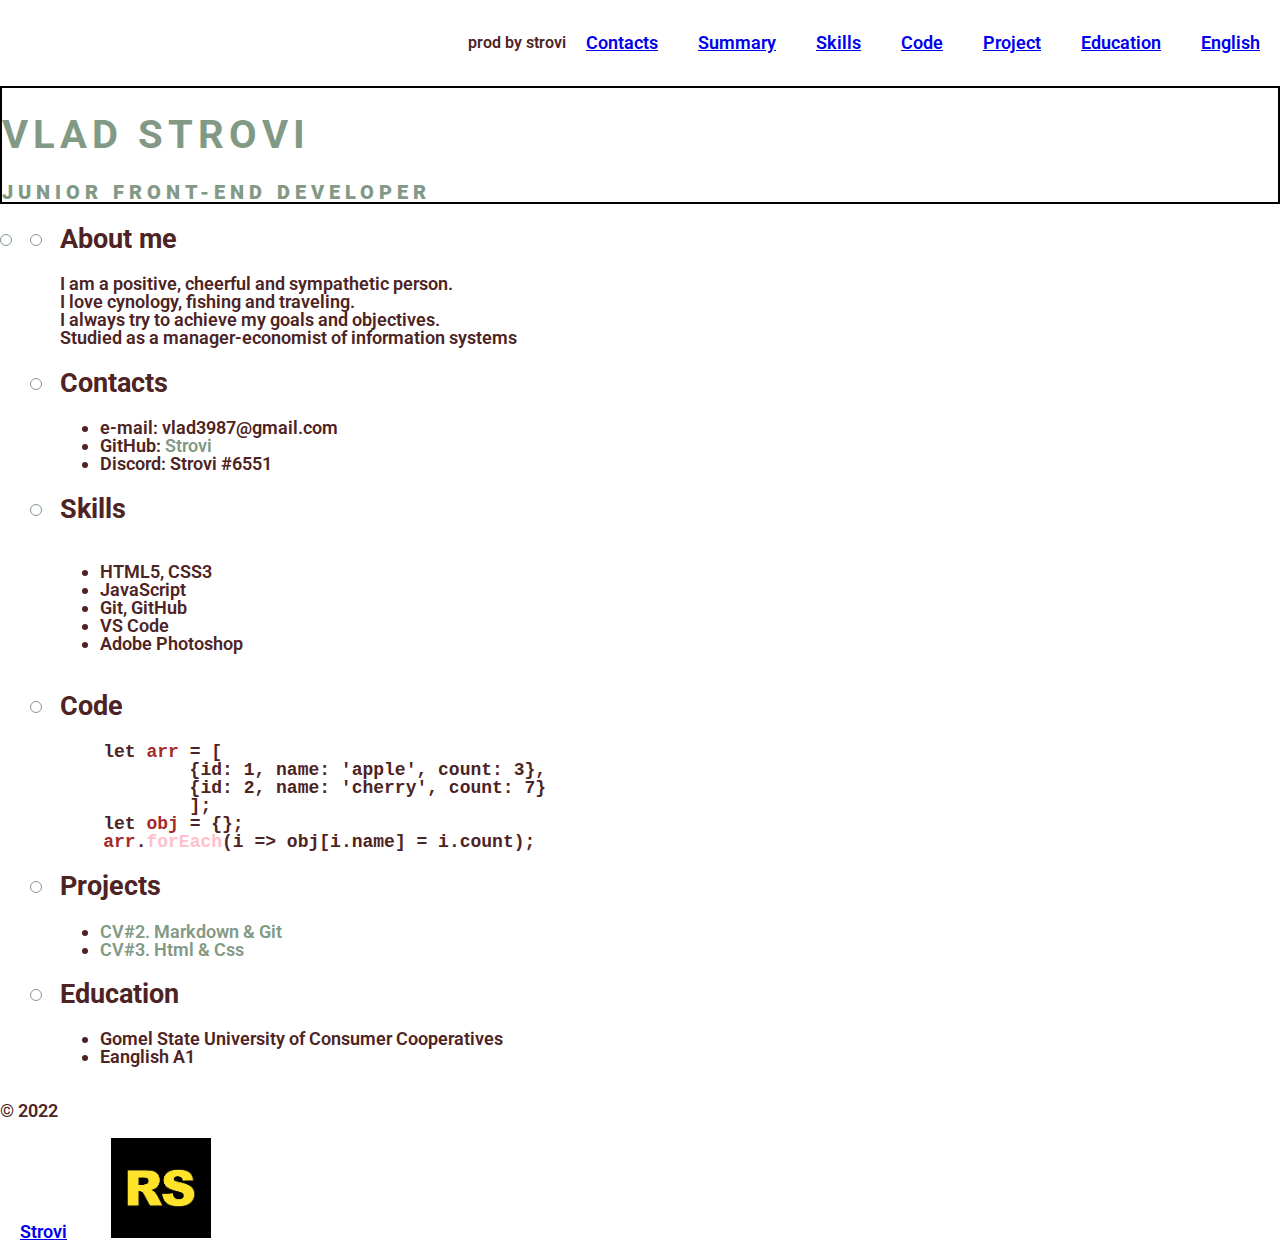
==== index.html @ 1b1ae542 "edit: index html" ====
<!DOCTYPE html>
<html lang="en">
<head>
    <meta charset="UTF-8">
    <meta http-equiv="X-UA-Compatible" content="IE=edge">
    <meta name="viewport" content="width=device-width, initial-scale=1.0">
    <link rel="stylesheet" href="style.css">
    <link rel="preconnect" href="https://fonts.googleapis.com">
    <link rel="preconnect" href="https://fonts.gstatic.com" crossorigin>
    <link href="https://fonts.googleapis.com/css2?family=Roboto:ital,wght@0,100;0,300;0,400;0,700;1,400&display=swap"
        rel="stylesheet">
    <title>cv</title>
</head>
<body>
  <header>
    <div>
      <nav class="nav">
      <ul class="nav-list">
        <p style="font-size: 16px;">prod by strovi</p>
        <li class="nav-item"><a href="#Contacts" class="nav-link">Contacts</a></li>
        <li class="nav-item"><a href="#Summary" class="nav-link">Summary</a></li>
        <li class="nav-item"><a href="#Skills" class="nav-link">Skills</a></li>
        <li class="nav-item"><a href="#Code" class="nav-link">Code</a></li>
        <li class="nav-item"><a href="#Project" class="nav-link">Project</a></li>
        <li class="nav-item"><a href="#Education" class="nav-link">Education</a></li>
        <li class="nav-item"><a href="#English" class="nav-link">English</a></li>
      </ul>
    </nav>
  </div>
  </header>
    <main>
        <section class="first">
            </div>
            <div style="border: 2px solid #000;">
            <div class="main_info">
                <h1 class="name">Vlad Strovi</h1>
                <div class="status">Junior front-end developer</div>
            </div>
        </section>
        <section class="section-item">
            <div class="section-item">
                <h2>About me</h2>
                <div class="container>                    
                       <div class="container" <p> I am a positive, cheerful and sympathetic person.<br>
                            I love cynology, fishing and traveling.<br>
                            I always try to achieve my goals and objectives.<br>
                            Studied as a manager-economist of information systems</p>   
                            </div>                 
                </div>
            </div>
            <div class="section-item a">
                <h2>Contacts</h2>
                <div class="section-item::beforet">
                    <ul>
                        <li>e-mail: vlad3987@gmail.com</li>
                        <li>GitHub: <a href="https://github.com/strovi">Strovi</a></li>
                        <li>Discord: Strovi #6551</li>
                    </ul>
                </div>
            </div>
            
            <div class="section-item a">
                <h2>Skills</h2>
                <div class="main-container">
                    <ul>
                        <li>HTML5, CSS3</li>
                        <li>JavaScript</li>
                        <li>Git, GitHub</li>
                        <li>VS Code</li>
                        <li>Adobe Photoshop</li>
                    </ul>
                </div>
            </div>
            <div class="section-item a">
                <h2>Сode</h2>
                <div class="cv_element_content">
                    
<pre>
    let <span style="color:brown">arr</span> = [
            {id: 1, name: 'apple', count: 3},
            {id: 2, name: 'cherry', count: 7}
            ];
    let <span style="color:brown">obj</span> = {};
    <span style="color:brown">arr</span>.<span style="color:pink">forEach</span>(i => obj[i.name] = i.count);
</pre>
                    
                </div>
            </div>
            <div class="section-item a">
                <h2>Projects</h2>
                <div class="cv_element_content">
                    <ul>
                        <li><a href="https://daryapit.github.io/rsschool-cv/cv">CV#2. Markdown & Git</a></li>
                        <li><a href="https://daryapit.github.io/rsschool-cv/">CV#3. Html & Css</a></li>                        
                    </ul>
                </div>
            </div>
            <div class="section-item a">
                <h2>Education</h2>
                <div class="cv_element_content">
                    <ul>
                        <li>Gomel State University of Consumer Cooperatives</li>
                        <li>Eanglish A1</li>                        
                    </ul>
                </div>
            </div>
        </section>
    </main>
    <footer>
        <div class="footer_container">
            <p>&#169; 2022</p>
            <a class="nav-link" href="https://github.com/Strovi/">Strovi</a>
            <a class="nav-link" href="https://rs.school/js/"><img style="width: 100px"
                    src="./assets/img/image4.ico" alt="logo_rs_shool"></a>
        </div>
    </footer>
</body>

</html>
---- style.css ----
@font-face {
    font-family: Roboto;
     src: url("assets/fonts/Roboto.ttf");
   }
  * {
    box-sizing: border-box;
  }
  body {min-height: 100vh;
    margin: 0;
    padding: 0;}
    body {
        display: flex;
        flex-direction: column;
        justify-content: space-between;
    }
    .container {
        max-width: 1440px;
        margin: 0 auto;
      }
      .nav-list {
        display: flex;
        justify-content: flex-end;
        align-items: center;
      }
      html {
        scroll-behavior: smooth; 
      }
      .nav-list {
        list-style: none;
      }
      .nav-link {
        padding: 0 20px;
        line-height: 50px;
      }
      .nav-link {
        transition: .3s;
      }
      .section-item a {
        color: #829985;
        text-decoration: none;  
        transition: color 0.5s;
      }
      .section-item a:hover {
        color: #4d2323;
      }
      .main-container {
        display: flex;
        flex-wrap: wrap;
      }
      .section {
        width: 50%;
      }
      @media (max-width: 768px) {
        .section {
          width: 100%;
        }
      }
      body {
        font-family: 'Roboto', sans-serif;
        font-size: 18px;
        font-weight: 600;
        line-height: 1;
        color: #4d2323;
      }
      .first {
        font-size: 20px;
        font-weight: 400;
        text-transform: uppercase;
        letter-spacing: 5px;
        color: #829985;
      }
      .link {
        text-decoration: none;
        color: #829985;
        transition: color 0.5s;
      }
      
      .link:hover {
        color: #5d7260;
      }
      .section-item {
        position: relative;
        padding-left: 30px;
      }
      .section-item::before {
        content: "";
        position: absolute;
        top: 8px;
        left: 0px;
        width: 10px;
        height: 10px; 
        border: 1px solid #829985;
        border-radius: 50%;
      }
      .ava {
        border: width 20px;
        border-right: 20px;
     
       }
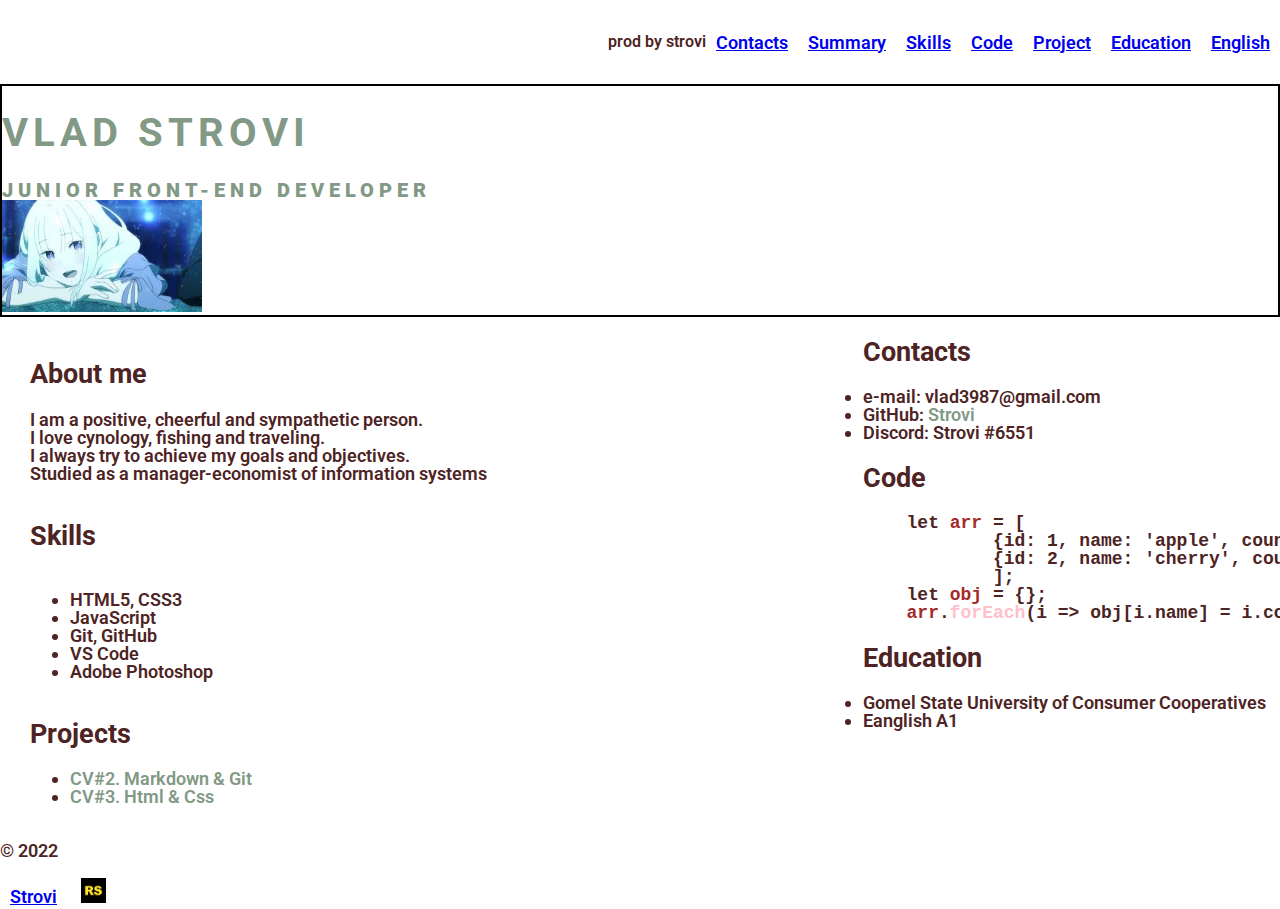
==== commit 11508db8: "edit: html" ====
--- a/index.html
+++ b/index.html
@@ -36,13 +36,20 @@
             <div class="main_info">
                 <h1 class="name">Vlad Strovi</h1>
                 <div class="status">Junior front-end developer</div>
+                <div> 
+                    <img style="width: 200px" src="./assets/img/image2.jpg" alt="ava"></a>
+
+                </div>
+
+                    </div>
+                </div>
             </div>
         </section>
         <section class="section-item">
-            <div class="section-item">
-                <h2>About me</h2>
-                <div class="container>                    
-                       <div class="container" <p> I am a positive, cheerful and sympathetic person.<br>
+                      <div class="col-2-3">
+                <h2>About me</h2>               
+                <div class="container">  
+                           <p>I am a positive, cheerful and sympathetic person.<br>
                             I love cynology, fishing and traveling.<br>
                             I always try to achieve my goals and objectives.<br>
                             Studied as a manager-economist of information systems</p>   
@@ -51,7 +58,6 @@
             </div>
             <div class="section-item a">
                 <h2>Contacts</h2>
-                <div class="section-item::beforet">
                     <ul>
                         <li>e-mail: vlad3987@gmail.com</li>
                         <li>GitHub: <a href="https://github.com/strovi">Strovi</a></li>
@@ -59,8 +65,7 @@
                     </ul>
                 </div>
             </div>
-            
-            <div class="section-item a">
+            <div class="col-2-3">
                 <h2>Skills</h2>
                 <div class="main-container">
                     <ul>
@@ -72,6 +77,7 @@
                     </ul>
                 </div>
             </div>
+        </div>
             <div class="section-item a">
                 <h2>Сode</h2>
                 <div class="cv_element_content">
@@ -83,19 +89,18 @@
             ];
     let <span style="color:brown">obj</span> = {};
     <span style="color:brown">arr</span>.<span style="color:pink">forEach</span>(i => obj[i.name] = i.count);
-</pre>
-                    
+</pre>  
                 </div>
             </div>
-            <div class="section-item a">
+            <div class="col-2-3">
                 <h2>Projects</h2>
-                <div class="cv_element_content">
                     <ul>
                         <li><a href="https://daryapit.github.io/rsschool-cv/cv">CV#2. Markdown & Git</a></li>
                         <li><a href="https://daryapit.github.io/rsschool-cv/">CV#3. Html & Css</a></li>                        
                     </ul>
                 </div>
             </div>
+        </div>
             <div class="section-item a">
                 <h2>Education</h2>
                 <div class="cv_element_content">
@@ -111,7 +116,7 @@
         <div class="footer_container">
             <p>&#169; 2022</p>
             <a class="nav-link" href="https://github.com/Strovi/">Strovi</a>
-            <a class="nav-link" href="https://rs.school/js/"><img style="width: 100px"
+            <a class="nav-link" href="https://rs.school/js/"><img style="width: 25px"
                     src="./assets/img/image4.ico" alt="logo_rs_shool"></a>
         </div>
     </footer>
--- a/style.css
+++ b/style.css
@@ -29,8 +29,8 @@
         list-style: none;
       }
       .nav-link {
-        padding: 0 20px;
-        line-height: 50px;
+        padding: 0 10px;
+        line-height: 25px;
       }
       .nav-link {
         transition: .3s;
@@ -82,19 +82,21 @@
         position: relative;
         padding-left: 30px;
       }
-      .section-item::before {
-        content: "";
-        position: absolute;
-        top: 8px;
-        left: 0px;
-        width: 10px;
-        height: 10px; 
-        border: 1px solid #829985;
-        border-radius: 50%;
+    
+       .col-1-2 {
+        width: 50%;
+        float: left;
       }
-      .ava {
-        border: width 20px;
-        border-right: 20px;
-     
-       }
+      .col-1-3 {
+        width: 33.3333333333%;
+        float: left;
+      }
+      .col-1-4 {
+        width: 25%;
+        float: right;
+      }
+      .col-2-3 {
+        width: 66.6666666667%;
+        float: left;
+      }
 
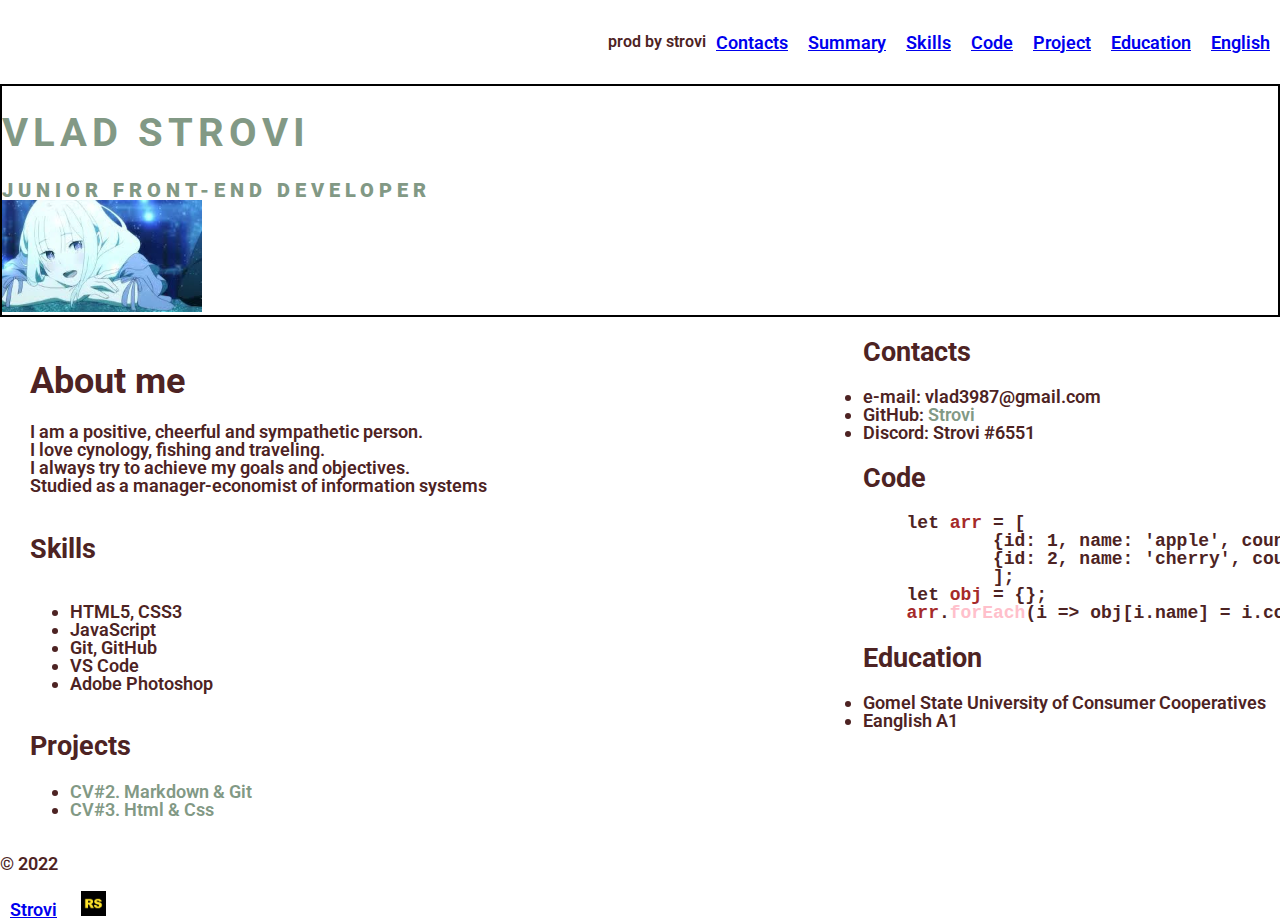
==== commit 65858713: "add links" ====
--- a/index.html
+++ b/index.html
@@ -47,7 +47,7 @@
         </section>
         <section class="section-item">
                       <div class="col-2-3">
-                <h2>About me</h2>               
+                <h1>About me</h1>               
                 <div class="container">  
                            <p>I am a positive, cheerful and sympathetic person.<br>
                             I love cynology, fishing and traveling.<br>
@@ -95,8 +95,8 @@
             <div class="col-2-3">
                 <h2>Projects</h2>
                     <ul>
-                        <li><a href="https://daryapit.github.io/rsschool-cv/cv">CV#2. Markdown & Git</a></li>
-                        <li><a href="https://daryapit.github.io/rsschool-cv/">CV#3. Html & Css</a></li>                        
+                        <li><a href="https://strovi.github.io/rsschool-cv/cv">CV#2. Markdown & Git</a></li>
+                        <li><a href="https://strovi.github.io/rsschool-cv/">CV#3. Html & Css</a></li>                        
                     </ul>
                 </div>
             </div>
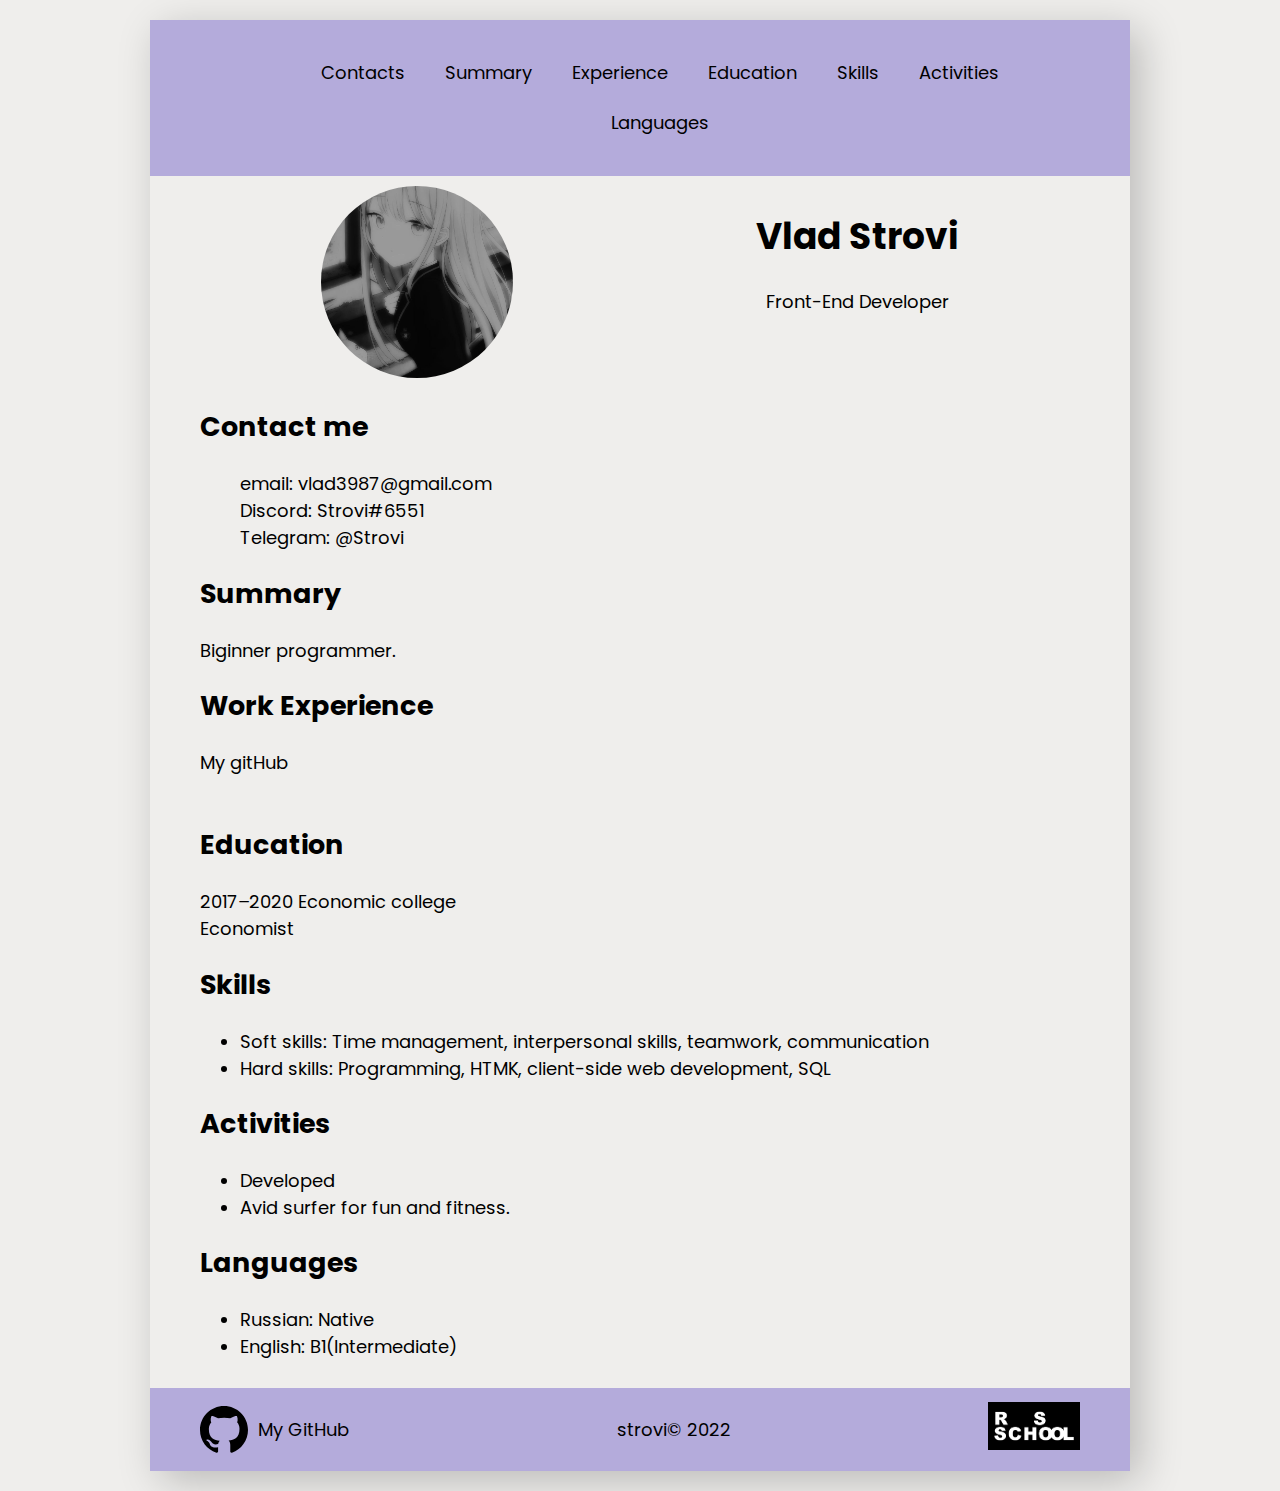
==== commit 2d657806: "all edit" ====
--- a/index.html
+++ b/index.html
@@ -6,120 +6,115 @@
     <meta http-equiv="X-UA-Compatible" content="IE=edge">
     <meta name="viewport" content="width=device-width, initial-scale=1.0">
     <link rel="stylesheet" href="style.css">
+    <link rel="shortcut icon" href="assets/img/favicon.ico" type="image/x-icon">
     <link rel="preconnect" href="https://fonts.googleapis.com">
     <link rel="preconnect" href="https://fonts.gstatic.com" crossorigin>
-    <link href="https://fonts.googleapis.com/css2?family=Roboto:ital,wght@0,100;0,300;0,400;0,700;1,400&display=swap"
-        rel="stylesheet">
-    <title>cv</title>
+    <link href="https://fonts.googleapis.com/css2?family=Poppins&display=swap" rel="stylesheet">
+    <title>CV Vlad Strovi</title>
 </head>
 <body>
-  <header>
-    <div>
-      <nav class="nav">
-      <ul class="nav-list">
-        <p style="font-size: 16px;">prod by strovi</p>
-        <li class="nav-item"><a href="#Contacts" class="nav-link">Contacts</a></li>
-        <li class="nav-item"><a href="#Summary" class="nav-link">Summary</a></li>
-        <li class="nav-item"><a href="#Skills" class="nav-link">Skills</a></li>
-        <li class="nav-item"><a href="#Code" class="nav-link">Code</a></li>
-        <li class="nav-item"><a href="#Project" class="nav-link">Project</a></li>
-        <li class="nav-item"><a href="#Education" class="nav-link">Education</a></li>
-        <li class="nav-item"><a href="#English" class="nav-link">English</a></li>
-      </ul>
-    </nav>
-  </div>
-  </header>
-    <main>
-        <section class="first">
+    <div class="container-center">
+        <header class="header">
+            <div class="header-container">
+                <nav class="nav">
+                    <ul class="nav-list">
+                        <li class="nav-item"><a href="#contacts" class="nav-link">Contacts</a></li>
+                        <li class="nav-item"><a href="#summary" class="nav-link">Summary</a></li>
+                        <li class="nav-item"><a href="#experience" class="nav-link">Experience</a></li>
+                        <li class="nav-item"><a href="#education" class="nav-link">Education</a></li>
+                        <li class="nav-item"><a href="#skills" class="nav-link">Skills</a></li>
+                        <li class="nav-item"><a href="#activities" class="nav-link">Activities</a></li>
+                        <li class="nav-item"><a href="#languages" class="nav-link">Languages</a></li>
+                    </ul>
+                </nav>
             </div>
-            <div style="border: 2px solid #000;">
-            <div class="main_info">
-                <h1 class="name">Vlad Strovi</h1>
-                <div class="status">Junior front-end developer</div>
-                <div> 
-                    <img style="width: 200px" src="./assets/img/image2.jpg" alt="ava"></a>
-
-                </div>
-
+        </header>
+        <main class="main">
+            <div class="main-container">
+                <section class="section section-profile" id="profile">
+                    <div class="avatar">
+                        <img src="assets/img/ava.png" alt="avatar" width="192" class="avatar-pic">
                     </div>
-                </div>
+                    <div class="name">
+                        <h1 class="name-title">Vlad Strovi</h1>
+                        <span>Front-End Developer</span>
+                    </div>
+                </section>
+                <section class="section" id="contacts">
+                    <h2 class="section-title">Contact me</h2>
+                    <div class="contacts">
+                        <ul class="contacts-list">
+                            <li class="contacts-item">email: vlad3987@gmail.com</li>
+                            <li class="contacts-item">Discord: Strovi#6551</li>
+                            <li class="contacts-item">Telegram: @Strovi</li>
+                        </ul>
+                    </div>
+                </section>
+                <section class="section" id="summary">
+                    <h2 class="section-title">Summary</h2>
+                    <p>Biginner programmer.</p>
+                </section>
+                <section class="section" id="experience">
+                    <h2 class="section-title">Work Experience</h2>
+                    <p> <a href="https://github.com/Strovi">My gitHub</a><br>
+                        <br>
+                        </p>
+                    <div class="experience">
+                    </div>
+                    <p></p>
+                    <div class="experience">
+                    </div>
+                </section>
+                <section class="section" id="education">
+                    <h2 class="section-title">Education</h2>
+                    <p>2017–2020 Economic college<br>
+                        Economist</p>
+                    <div class="experience">
+                    </div>
+                </section>
+                <section class="section" id="skills">
+                    <h2 class="section-title">Skills</h2>
+                    <div class="skills">
+                        <ul class="list">
+                            <li class="list-item">Soft skills: Time management, interpersonal skills, teamwork,
+                                communication</li>
+                            <li class="list-item">Hard skills: Programming, HTMK, client-side web development, SQL
+                            </li>
+                        </ul>
+                    </div>
+                </section>
+                <section class="section" id="activities">
+                    <h2 class="section-title">Activities</h2>
+                    <div class="activities">
+                        <ul class="list">
+                            <li class="list-item">Developed </li>
+                            <li class="list-item">Avid surfer for fun and fitness.</li>
+                        </ul>
+                    </div>
+                </section>
+                <section class="section" id="languages">
+                    <h2 class="section-title">Languages</h2>
+                    <div class="languages">
+                        <ul class="list">
+                            <li class="list-item">Russian: Native</li>
+                            <li class="list-item">English: B1(Intermediate)</li>
+                        </ul>
+                    </div>
+                </section>
             </div>
-        </section>
-        <section class="section-item">
-                      <div class="col-2-3">
-                <h1>About me</h1>               
-                <div class="container">  
-                           <p>I am a positive, cheerful and sympathetic person.<br>
-                            I love cynology, fishing and traveling.<br>
-                            I always try to achieve my goals and objectives.<br>
-                            Studied as a manager-economist of information systems</p>   
-                            </div>                 
-                </div>
+        </main>
+        <footer class="footer">
+            <div class="footer-container">
+                <a href="https://github.com/Strovi" class="github-logo" title="GitHub - Strovi">
+                    <img src="assets/img/gitHub.svg" alt="GitHub" height="48">
+                    <span class="my-github">My GitHub</span>
+                </a>
+                <p>strovi© 2022</p>
+                <a href="https://rs.school/js-stage0/" target="_blank" class="rsschool-logo" title="RS School">
+                    <img src="assets/img/rs_school_js.png" alt="RS School" height="48">
+                </a>
             </div>
-            <div class="section-item a">
-                <h2>Contacts</h2>
-                    <ul>
-                        <li>e-mail: vlad3987@gmail.com</li>
-                        <li>GitHub: <a href="https://github.com/strovi">Strovi</a></li>
-                        <li>Discord: Strovi #6551</li>
-                    </ul>
-                </div>
-            </div>
-            <div class="col-2-3">
-                <h2>Skills</h2>
-                <div class="main-container">
-                    <ul>
-                        <li>HTML5, CSS3</li>
-                        <li>JavaScript</li>
-                        <li>Git, GitHub</li>
-                        <li>VS Code</li>
-                        <li>Adobe Photoshop</li>
-                    </ul>
-                </div>
-            </div>
-        </div>
-            <div class="section-item a">
-                <h2>Сode</h2>
-                <div class="cv_element_content">
-                    
-<pre>
-    let <span style="color:brown">arr</span> = [
-            {id: 1, name: 'apple', count: 3},
-            {id: 2, name: 'cherry', count: 7}
-            ];
-    let <span style="color:brown">obj</span> = {};
-    <span style="color:brown">arr</span>.<span style="color:pink">forEach</span>(i => obj[i.name] = i.count);
-</pre>  
-                </div>
-            </div>
-            <div class="col-2-3">
-                <h2>Projects</h2>
-                    <ul>
-                        <li><a href="https://strovi.github.io/rsschool-cv/cv">CV#2. Markdown & Git</a></li>
-                        <li><a href="https://strovi.github.io/rsschool-cv/">CV#3. Html & Css</a></li>                        
-                    </ul>
-                </div>
-            </div>
-        </div>
-            <div class="section-item a">
-                <h2>Education</h2>
-                <div class="cv_element_content">
-                    <ul>
-                        <li>Gomel State University of Consumer Cooperatives</li>
-                        <li>Eanglish A1</li>                        
-                    </ul>
-                </div>
-            </div>
-        </section>
-    </main>
-    <footer>
-        <div class="footer_container">
-            <p>&#169; 2022</p>
-            <a class="nav-link" href="https://github.com/Strovi/">Strovi</a>
-            <a class="nav-link" href="https://rs.school/js/"><img style="width: 25px"
-                    src="./assets/img/image4.ico" alt="logo_rs_shool"></a>
-        </div>
-    </footer>
+        </footer>
+    </div>
 </body>
-
 </html>--- a/style.css
+++ b/style.css
@@ -1,102 +1,107 @@
-@font-face {
-    font-family: Roboto;
-     src: url("assets/fonts/Roboto.ttf");
-   }
-  * {
-    box-sizing: border-box;
-  }
-  body {min-height: 100vh;
-    margin: 0;
-    padding: 0;}
-    body {
-        display: flex;
-        flex-direction: column;
-        justify-content: space-between;
-    }
-    .container {
-        max-width: 1440px;
-        margin: 0 auto;
-      }
-      .nav-list {
-        display: flex;
-        justify-content: flex-end;
-        align-items: center;
-      }
-      html {
-        scroll-behavior: smooth; 
-      }
-      .nav-list {
-        list-style: none;
-      }
-      .nav-link {
-        padding: 0 10px;
-        line-height: 25px;
-      }
-      .nav-link {
-        transition: .3s;
-      }
-      .section-item a {
-        color: #829985;
-        text-decoration: none;  
-        transition: color 0.5s;
-      }
-      .section-item a:hover {
-        color: #4d2323;
-      }
-      .main-container {
-        display: flex;
-        flex-wrap: wrap;
-      }
-      .section {
-        width: 50%;
-      }
-      @media (max-width: 768px) {
-        .section {
-          width: 100%;
-        }
-      }
-      body {
-        font-family: 'Roboto', sans-serif;
-        font-size: 18px;
-        font-weight: 600;
-        line-height: 1;
-        color: #4d2323;
-      }
-      .first {
-        font-size: 20px;
-        font-weight: 400;
-        text-transform: uppercase;
-        letter-spacing: 5px;
-        color: #829985;
-      }
-      .link {
-        text-decoration: none;
-        color: #829985;
-        transition: color 0.5s;
-      }
-      
-      .link:hover {
-        color: #5d7260;
-      }
-      .section-item {
-        position: relative;
-        padding-left: 30px;
-      }
-    
-       .col-1-2 {
-        width: 50%;
-        float: left;
-      }
-      .col-1-3 {
-        width: 33.3333333333%;
-        float: left;
-      }
-      .col-1-4 {
-        width: 25%;
-        float: right;
-      }
-      .col-2-3 {
-        width: 66.6666666667%;
-        float: left;
-      }
+:root {
+  --main-color: #000000;
+  --text-color: #000000;
+  --dark-color: #b5bef0;
+  --light-color: #b4abdb;
+  --grey-color: #efeeec;
+}
 
+* {
+  box-sizing: border-box;
+}
+
+html {
+  scroll-behavior: smooth;
+}
+
+.container-center {
+  display: flex;
+  flex-direction: column;
+  justify-content: space-between;
+  min-height: 100vh;
+  width: 980px;
+  margin: 20px auto;
+  box-shadow: 10px 10px 40px -1px rgb(0 0 0 / 23%);
+}
+
+.header-container {
+  background-color: var(--light-color);
+}
+
+body {
+  margin: 0;
+  padding: 0;
+  font-family: 'Poppins', sans-serif;
+  font-size: 18px;
+  font-weight: 400;
+  line-height: 1.5;
+  color: var(--text-color);
+  background-color: var(--grey-color);
+}
+
+.header-container,
+.main-container,
+.footer-container {
+  padding: 10px 50px;
+}
+
+.footer-container {
+  display: flex;
+  justify-content: space-between;
+  align-items: center;
+  background-color: var(--light-color);
+}
+
+.nav-list {
+  display: flex;
+  justify-content: center;
+  flex-wrap: wrap;
+  align-items: center;
+  list-style: none;
+}
+
+.nav-link {
+  padding: 0 20px;
+  line-height: 50px;
+}
+
+.github-logo {
+  display: flex;
+  align-items: center;
+}
+
+.my-github {
+  margin: 0 10px;
+}
+
+a {
+  text-decoration: none;
+  color: var(--main-color);
+}
+
+.nav-item {
+  transition: background-color 0.5s;
+  border-radius: 20px;
+}
+
+.nav-item:hover {
+  background-color: var(--dark-color);
+}
+
+.avatar-pic {
+  background-color: var(--light-color);
+  border-radius: 192px;
+}
+
+.section-profile {
+  display: flex;
+  justify-content: space-around;
+}
+
+div.name {
+  text-align: center;
+}
+
+.contacts-list {
+  list-style: none;
+}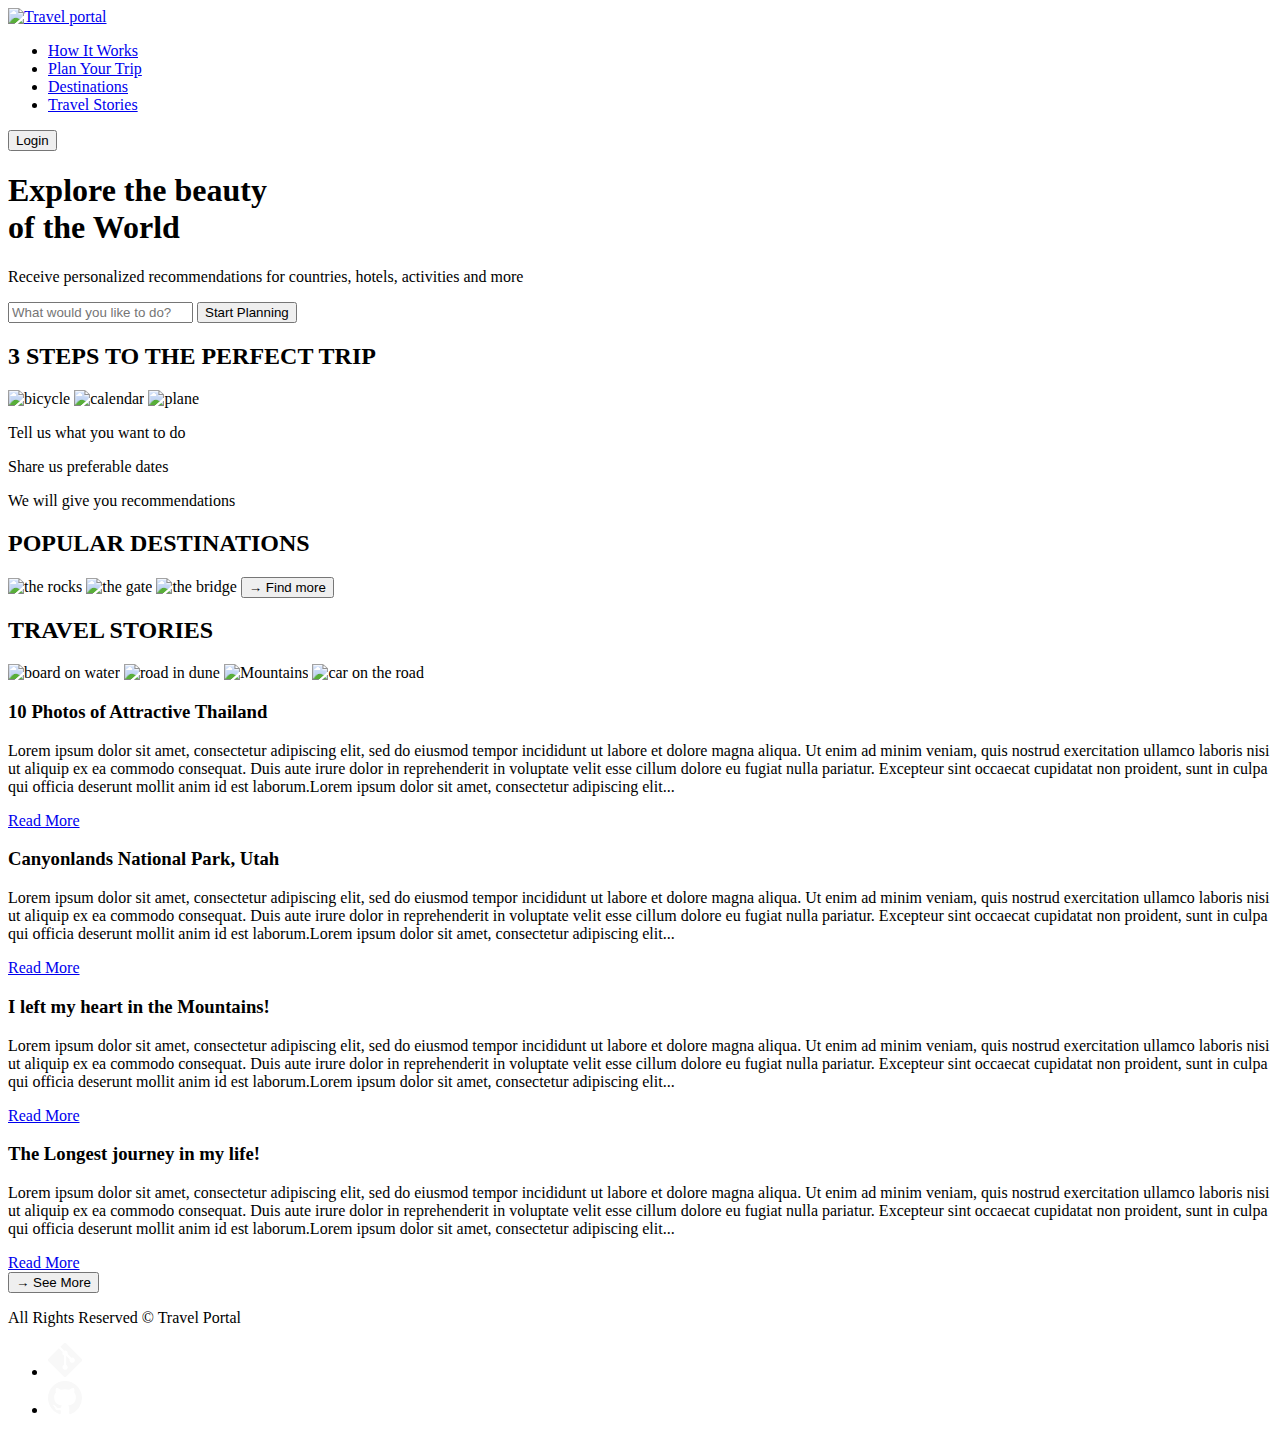
==== commit 9f58785b: "add index" ====
--- a/index.html
+++ b/index.html
@@ -1,119 +1,160 @@
-
 <!DOCTYPE html>
-<html lang="en">
+<html lang="zxx">
 <head>
     <meta charset="UTF-8">
     <meta http-equiv="X-UA-Compatible" content="IE=edge">
-    <meta name="viewport" content="width=device-width, initial-scale=1.0">
-    <link rel="stylesheet" href="style.css">
-    <link rel="shortcut icon" href="assets/img/favicon.ico" type="image/x-icon">
-    <link rel="preconnect" href="https://fonts.googleapis.com">
-    <link rel="preconnect" href="https://fonts.gstatic.com" crossorigin>
-    <link href="https://fonts.googleapis.com/css2?family=Poppins&display=swap" rel="stylesheet">
-    <title>CV Vlad Strovi</title>
+    <meta name="viewport" content="width=device-width, initial-scale=1.0">    
+    <link rel="stylesheet/less" type="text/css" href="./styles/style.less" />
+    <script src="https://cdn.jsdelivr.net/npm/less@4" ></script>
+    <script src="./index.js"></script>
+    <title>Travel</title>
 </head>
 <body>
-    <div class="container-center">
-        <header class="header">
-            <div class="header-container">
-                <nav class="nav">
-                    <ul class="nav-list">
-                        <li class="nav-item"><a href="#contacts" class="nav-link">Contacts</a></li>
-                        <li class="nav-item"><a href="#summary" class="nav-link">Summary</a></li>
-                        <li class="nav-item"><a href="#experience" class="nav-link">Experience</a></li>
-                        <li class="nav-item"><a href="#education" class="nav-link">Education</a></li>
-                        <li class="nav-item"><a href="#skills" class="nav-link">Skills</a></li>
-                        <li class="nav-item"><a href="#activities" class="nav-link">Activities</a></li>
-                        <li class="nav-item"><a href="#languages" class="nav-link">Languages</a></li>
-                    </ul>
-                </nav>
-            </div>
-        </header>
-        <main class="main">
-            <div class="main-container">
-                <section class="section section-profile" id="profile">
-                    <div class="avatar">
-                        <img src="assets/img/ava.png" alt="avatar" width="192" class="avatar-pic">
-                    </div>
-                    <div class="name">
-                        <h1 class="name-title">Vlad Strovi</h1>
-                        <span>Front-End Developer</span>
-                    </div>
-                </section>
-                <section class="section" id="contacts">
-                    <h2 class="section-title">Contact me</h2>
-                    <div class="contacts">
-                        <ul class="contacts-list">
-                            <li class="contacts-item">email: vlad3987@gmail.com</li>
-                            <li class="contacts-item">Discord: Strovi#6551</li>
-                            <li class="contacts-item">Telegram: @Strovi</li>
-                        </ul>
-                    </div>
-                </section>
-                <section class="section" id="summary">
-                    <h2 class="section-title">Summary</h2>
-                    <p>Biginner programmer.</p>
-                </section>
-                <section class="section" id="experience">
-                    <h2 class="section-title">Work Experience</h2>
-                    <p> <a href="https://github.com/Strovi">My gitHub</a><br>
-                        <br>
-                        </p>
-                    <div class="experience">
-                    </div>
-                    <p></p>
-                    <div class="experience">
-                    </div>
-                </section>
-                <section class="section" id="education">
-                    <h2 class="section-title">Education</h2>
-                    <p>2017–2020 Economic college<br>
-                        Economist</p>
-                    <div class="experience">
-                    </div>
-                </section>
-                <section class="section" id="skills">
-                    <h2 class="section-title">Skills</h2>
-                    <div class="skills">
-                        <ul class="list">
-                            <li class="list-item">Soft skills: Time management, interpersonal skills, teamwork,
-                                communication</li>
-                            <li class="list-item">Hard skills: Programming, HTMK, client-side web development, SQL
-                            </li>
-                        </ul>
-                    </div>
-                </section>
-                <section class="section" id="activities">
-                    <h2 class="section-title">Activities</h2>
-                    <div class="activities">
-                        <ul class="list">
-                            <li class="list-item">Developed </li>
-                            <li class="list-item">Avid surfer for fun and fitness.</li>
-                        </ul>
-                    </div>
-                </section>
-                <section class="section" id="languages">
-                    <h2 class="section-title">Languages</h2>
-                    <div class="languages">
-                        <ul class="list">
-                            <li class="list-item">Russian: Native</li>
-                            <li class="list-item">English: B1(Intermediate)</li>
-                        </ul>
-                    </div>
-                </section>
-            </div>
-        </main>
-        <footer class="footer">
-            <div class="footer-container">
-                <a href="https://github.com/Strovi" class="github-logo" title="GitHub - Strovi">
-                    <img src="assets/img/gitHub.svg" alt="GitHub" height="48">
-                    <span class="my-github">My GitHub</span>
-                </a>
-                <p>strovi© 2022</p>
-                <a href="https://rs.school/js-stage0/" target="_blank" class="rsschool-logo" title="RS School">
-                    <img src="assets/img/rs_school_js.png" alt="RS School" height="48">
+    <div class="wrapperUp">
+        <header class="wrapperUp_header">
+            <div class="wrapperUp_header_logo">
+                <a href="#">
+                    <img src="./images/mobile_images/logo.svg" alt="Travel portal">
                 </a>
             </div>
+            <nav class="wrapperUp_header_navigation">
+                <ul class="wrapperUp_header_navigation_ul">
+                    <li><a href="#preview">How It Works</a></li>
+                    <li><a href="#steps">Plan Your Trip</a></li>
+                    <li><a href="#destinations">Destinations</a></li>
+                    <li><a href="#stories">Travel Stories</a></li>
+                </ul>               
+            </nav>
+            <button 
+                class="wrapperUp_header_frame1" 
+                type="submit">
+                    Login
+            </button>
+        </header>
+        <section class="wrapperUp_preview">
+            <h1><a id="preview"></a> Explore the beauty<br>of the World</h1>
+            <p>Receive personalized recommendations for countries, hotels, activities and more</p>
+            <form action="#" method="get">
+                <input 
+                    type="search" 
+                    name="search"
+                    id="wrapperUp_preview_input"
+                    placeholder="What would you like to do?"
+                >
+                <button type="submit">Start Planning</button>
+            </form>
+        </section>
+    </div>
+    <main>
+        <section class="steps">
+            <h2 class="steps_header"><a id="steps"></a> 3 STEPS TO THE PERFECT TRIP</h2>
+            <img src="./images/bycicle_icon.svg" alt="bicycle" class="steps_icon_bicycle">
+            <img src="./images/calendar_icon.svg" alt="calendar" class="steps_icon_calendar">
+            <img src="./images/plane_icon.svg" alt="plane" class="steps_icon_plane">
+            <p class="steps_sign_bicycle">Tell us what you want to do</p>
+            <p class="steps_sign_calendar">Share us preferable dates </p>
+            <p class="steps_sign_plane">We will give you recommendations</p>
+        </section>
+        <section class="destinations">
+            <h2 class="destinations_header"><a id="destinations"></a> POPULAR DESTINATIONS</h2>
+            <img src="./images/Rectangle23.jpg" alt="the rocks" class="destinations_imageSpain">
+            <img src="./images/Rectangle24.jpg" alt="the gate" class="destinations_imageJapan">
+            <img src="./images/Rectangle25.jpg" alt="the bridge" class="destinations_imageUsa">
+            <button class="destinations_button" type="submit">&rarr; Find more</button>
+            <div class="destinations_ellipse">
+                <span class="destinations_ellipse1"></span>
+                <span class="destinations_ellipse2"></span>
+                <span class="destinations_ellipse3"></span>
+            </div>        
+        </section>
+    </main>
+    <div class="wrapperButton">
+        <section class="wrapperButton_stories">
+            <h2 class="stories_header"><a id="stories"></a> TRAVEL STORIES</h2>
+            <img src="./images/Rectangle29.jpg" alt="board on water" class="stories_img1">
+            <img src="./images/Rectangle30.jpg" alt="road in dune" class="stories_img2">
+            <img src="./images/Rectangle31.jpg" alt="Mountains" class="stories_img3">
+            <img src="./images/Rectangle32.jpg" alt="car on the road" class="stories_img4">
+            <div class="stories1">
+                <h3>10 Photos of Attractive Thailand</h3>
+                <p>
+                    Lorem ipsum dolor sit amet, consectetur adipiscing elit, 
+                    sed do eiusmod tempor incididunt ut labore et dolore magna aliqua. 
+                    Ut enim ad minim veniam, quis nostrud exercitation ullamco laboris 
+                    nisi ut aliquip ex ea commodo consequat.
+                    Duis aute irure dolor in reprehenderit in voluptate velit 
+                    esse cillum dolore eu fugiat nulla pariatur. Excepteur sint 
+                    occaecat cupidatat non proident, sunt in culpa qui 
+                    officia deserunt mollit anim id est laborum.Lorem ipsum dolor sit amet,
+                    consectetur adipiscing elit...
+                </p>
+                <a href="#">Read More</a>
+            </div>
+            <div class="stories2">
+                <h3>Canyonlands National Park, Utah</h3>
+                <p>
+                    Lorem ipsum dolor sit amet, consectetur adipiscing elit, 
+                    sed do eiusmod tempor incididunt ut labore et dolore magna aliqua. 
+                    Ut enim ad minim veniam, quis nostrud exercitation ullamco laboris 
+                    nisi ut aliquip ex ea commodo consequat.
+                    Duis aute irure dolor in reprehenderit in voluptate velit 
+                    esse cillum dolore eu fugiat nulla pariatur. Excepteur sint 
+                    occaecat cupidatat non proident, sunt in culpa qui 
+                    officia deserunt mollit anim id est laborum.Lorem ipsum dolor sit amet,
+                    consectetur adipiscing elit...
+                </p>
+                <a href="#">Read More</a>
+            </div>
+            <div class="stories3">
+                <h3>I left my heart in the Mountains!</h3>
+                <p>
+                    Lorem ipsum dolor sit amet, consectetur adipiscing elit, 
+                    sed do eiusmod tempor incididunt ut labore et dolore magna aliqua. 
+                    Ut enim ad minim veniam, quis nostrud exercitation ullamco laboris 
+                    nisi ut aliquip ex ea commodo consequat.
+                    Duis aute irure dolor in reprehenderit in voluptate velit 
+                    esse cillum dolore eu fugiat nulla pariatur. Excepteur sint 
+                    occaecat cupidatat non proident, sunt in culpa qui 
+                    officia deserunt mollit anim id est laborum.Lorem ipsum dolor sit amet,
+                    consectetur adipiscing elit...
+                </p>
+                <a href="#">Read More</a>
+            </div>
+            <div class="stories4">
+                <h3>The Longest journey in my life!</h3>
+                <p>
+                    Lorem ipsum dolor sit amet, consectetur adipiscing elit, 
+                    sed do eiusmod tempor incididunt ut labore et dolore magna aliqua. 
+                    Ut enim ad minim veniam, quis nostrud exercitation ullamco laboris 
+                    nisi ut aliquip ex ea commodo consequat.
+                    Duis aute irure dolor in reprehenderit in voluptate velit 
+                    esse cillum dolore eu fugiat nulla pariatur. Excepteur sint 
+                    occaecat cupidatat non proident, sunt in culpa qui 
+                    officia deserunt mollit anim id est laborum.Lorem ipsum dolor sit amet,
+                    consectetur adipiscing elit...
+                </p>
+                <a href="#">Read More</a>
+            </div>
+            <button type="submit" class="stories_button">&rarr; See More</button>
+        </section>
+        <footer class="wrapperButton_footer">
+            <p class="wrapperButton_footer_sign">All Rights Reserved © Travel Portal</p>
+            <ul class="wrapperButton_footer_icons">
+                <li class="footer_icon">
+                    <a target="_blank" href="https://github.com/rolling-scopes-school/tasks/blob/master/tasks/travel/travel.md">
+                        <svg xmlns="http://www.w3.org/2000/svg" width="34" height="34" fill="#F8F8F8" class="bi bi-git" viewBox="0 0 16 16">
+                            <path d="M15.698 7.287 8.712.302a1.03 1.03 0 0 0-1.457 0l-1.45 1.45 1.84 1.84a1.223 1.223 0 0 1 1.55 1.56l1.773 1.774a1.224 1.224 0 0 1 1.267 2.025 1.226 1.226 0 0 1-2.002-1.334L8.58 5.963v4.353a1.226 1.226 0 1 1-1.008-.036V5.887a1.226 1.226 0 0 1-.666-1.608L5.093 2.465l-4.79 4.79a1.03 1.03 0 0 0 0 1.457l6.986 6.986a1.03 1.03 0 0 0 1.457 0l6.953-6.953a1.031 1.031 0 0 0 0-1.457"/>
+                        </svg>
+                    </a>
+                </li>
+                <li>
+                    <a target="_blank" href="https://github.com/EvParukevich">
+                        <svg xmlns="http://www.w3.org/2000/svg" width="34" height="34" fill="#F8F8F8" class="bi bi-github" viewBox="0 0 16 16">
+                            <path d="M8 0C3.58 0 0 3.58 0 8c0 3.54 2.29 6.53 5.47 7.59.4.07.55-.17.55-.38 0-.19-.01-.82-.01-1.49-2.01.37-2.53-.49-2.69-.94-.09-.23-.48-.94-.82-1.13-.28-.15-.68-.52-.01-.53.63-.01 1.08.58 1.23.82.72 1.21 1.87.87 2.33.66.07-.52.28-.87.51-1.07-1.78-.2-3.64-.89-3.64-3.95 0-.87.31-1.59.82-2.15-.08-.2-.36-1.02.08-2.12 0 0 .67-.21 2.2.82.64-.18 1.32-.27 2-.27.68 0 1.36.09 2 .27 1.53-1.04 2.2-.82 2.2-.82.44 1.1.16 1.92.08 2.12.51.56.82 1.27.82 2.15 0 3.07-1.87 3.75-3.65 3.95.29.25.54.73.54 1.48 0 1.07-.01 1.93-.01 2.2 0 .21.15.46.55.38A8.012 8.012 0 0 0 16 8c0-4.42-3.58-8-8-8z"/>
+                        </svg>   
+                    </a>
+                </li>
+            </ul>
         </footer>
     </div>
 </body>
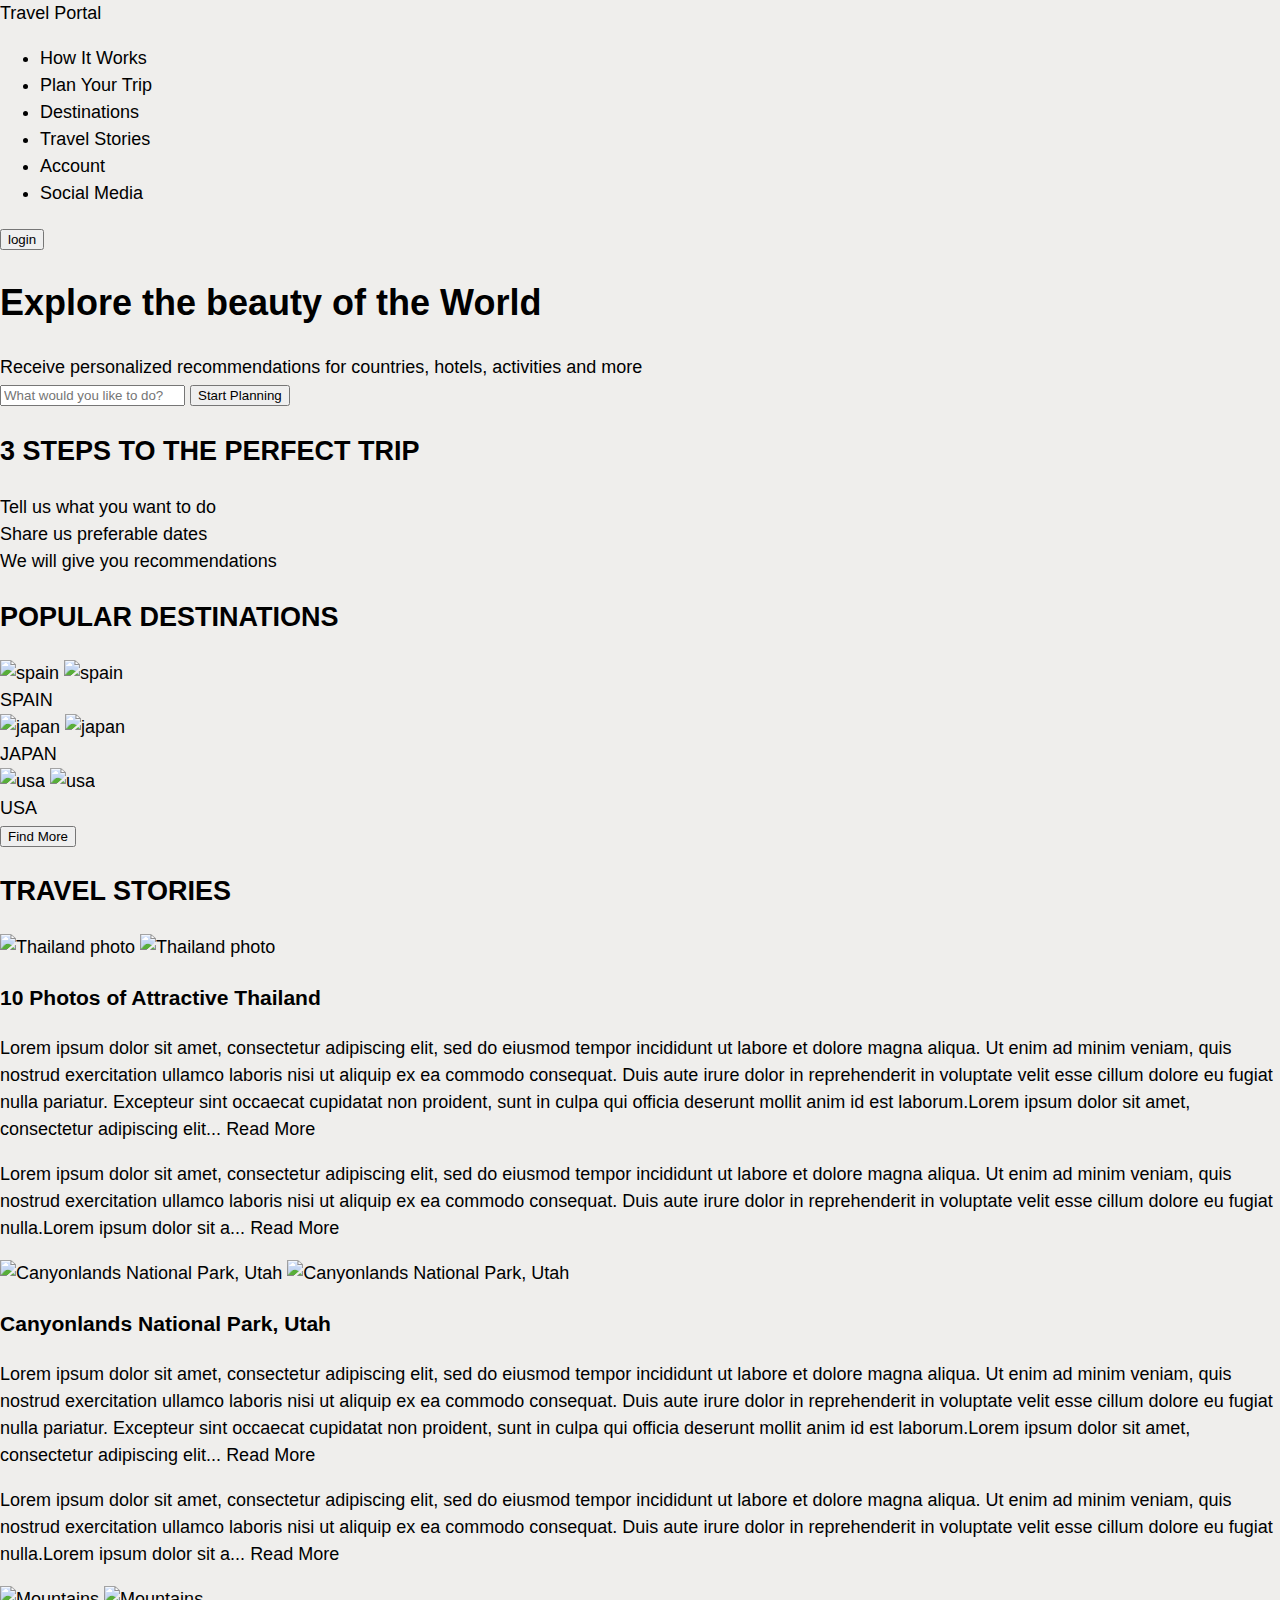
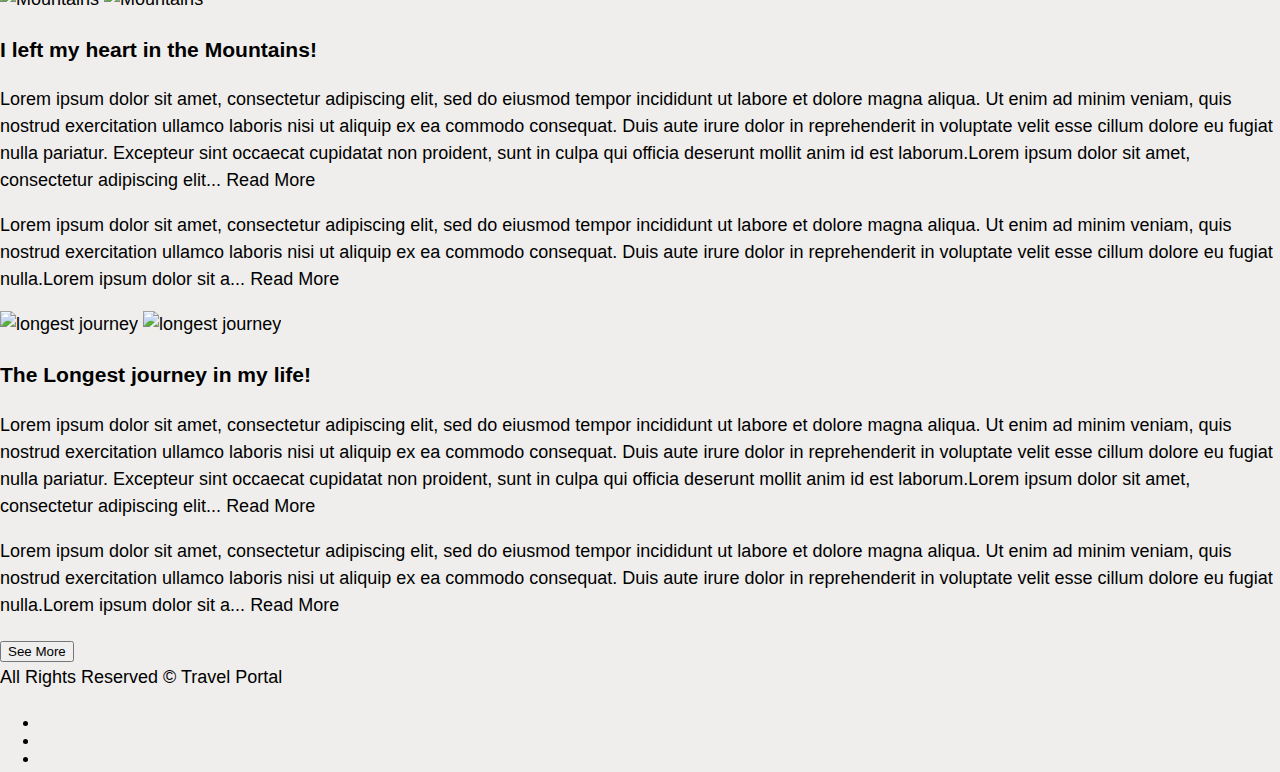
==== commit bb90b082: "add: css" ====
--- a/index.html
+++ b/index.html
@@ -1,161 +1,392 @@
+
 <!DOCTYPE html>
 <html lang="zxx">
+
 <head>
-    <meta charset="UTF-8">
-    <meta http-equiv="X-UA-Compatible" content="IE=edge">
-    <meta name="viewport" content="width=device-width, initial-scale=1.0">    
-    <link rel="stylesheet/less" type="text/css" href="./styles/style.less" />
-    <script src="https://cdn.jsdelivr.net/npm/less@4" ></script>
-    <script src="./index.js"></script>
-    <title>Travel</title>
+  <meta charset="UTF-8">
+  <meta http-equiv="X-UA-Compatible" content="IE=edge">
+  <meta name="viewport" content="width=device-width, initial-scale=1.0">
+  <title>Travel Portal</title>
+  <link rel="preconnect" href="https://fonts.googleapis.com">
+  <link rel="preconnect" href="https://fonts.gstatic.com" crossorigin>
+  <link
+    href="https://fonts.googleapis.com/css2?family=Aleo:ital,wght@0,400;0,700;1,400;1,700&family=Magra:wght@400;700&family=Red+Hat+Text:wght@500&display=swap"
+    rel="stylesheet">
+  <link rel="stylesheet" href="style.css">
+  <link rel="icon" href="assets/svg/favico.ico">
+
 </head>
+
 <body>
-    <div class="wrapperUp">
-        <header class="wrapperUp_header">
-            <div class="wrapperUp_header_logo">
-                <a href="#">
-                    <img src="./images/mobile_images/logo.svg" alt="Travel portal">
+  <div class="overlay"></div>
+  <div class="wrapper body__wrapper">
+
+    <header class="header">
+      <div class="wrapper">
+        <div class="header__wrapper">
+
+          <div class="logo-container">
+            <a href="#!" class="logo">
+              <span class="header__logo"></span><span class="logo-text">Travel Portal</span>
+            </a>
+          </div>
+
+          <nav class="header__navigation">
+            <div class="close-burger mobile__link"></div>
+            <ul class="navigation__list">
+              <li class="navigation__item">
+                <a href="#preview" class="navigation__link">How It Works</a>
+              </li>
+              <li class="navigation__item">
+                <a href="#steps" class="navigation__link">Plan Your Trip</a>
+              </li>
+              <li class="navigation__item">
+                <a href="#destinations" class="navigation__link">Destinations</a>
+              </li>
+              <li class="navigation__item stories__link">
+                <a href="#stories" class="navigation__link ">Travel Stories</a>
+              </li>
+
+
+              <li class="navigation__item mobile__link account__link">
+                <a href="#" class="navigation__link">Account</a>
+              </li>
+              <li class="navigation__item mobile__link">
+                <a href="#social-media" class="navigation__link">Social Media</a>
+              </li>
+
+
+
+            </ul>
+          </nav>
+
+          <div>
+            <button class="button header__button">login</button>
+          </div>
+          <div class="header__burger burger">
+            <span class="burger__line"></span>
+            <span class="burger__line"></span>
+            <span class="burger__line"></span>
+          </div>
+        </div>
+
+
+
+      </div>
+    </header>
+
+    <main>
+
+
+      <section class="preview" id="preview">
+
+        <div class="wrapper">
+          <div class="preview__wrapper">
+            <h1>Explore the beauty of the World</h1>
+            <div class="preview__span">Receive personalized recommendations for countries, hotels, activities and more
+            </div>
+            <div class="search-container">
+              <input class="search__field" type=search placeholder="What would you like to do?">
+              <button type="submit" class="button search__button">Start Planning</button>
+            </div>
+          </div>
+
+        </div>
+
+
+      </section>
+
+      <section class="steps" id="steps">
+        <div class="wrapper">
+          <div class="steps__wrapper">
+            <h2 class="steps__header">3 STEPS TO THE PERFECT TRIP</h2>
+            <div class="layout-3-column">
+
+              <div class="steps__icons bicycle">
+                <a href="#" class="icon-square">
+                  <span class="icon-square_bicycle"></span>
                 </a>
-            </div>
-            <nav class="wrapperUp_header_navigation">
-                <ul class="wrapperUp_header_navigation_ul">
-                    <li><a href="#preview">How It Works</a></li>
-                    <li><a href="#steps">Plan Your Trip</a></li>
-                    <li><a href="#destinations">Destinations</a></li>
-                    <li><a href="#stories">Travel Stories</a></li>
-                </ul>               
-            </nav>
-            <button 
-                class="wrapperUp_header_frame1" 
-                type="submit">
-                    Login
-            </button>
-        </header>
-        <section class="wrapperUp_preview">
-            <h1><a id="preview"></a> Explore the beauty<br>of the World</h1>
-            <p>Receive personalized recommendations for countries, hotels, activities and more</p>
-            <form action="#" method="get">
-                <input 
-                    type="search" 
-                    name="search"
-                    id="wrapperUp_preview_input"
-                    placeholder="What would you like to do?"
-                >
-                <button type="submit">Start Planning</button>
-            </form>
-        </section>
-    </div>
-    <main>
-        <section class="steps">
-            <h2 class="steps_header"><a id="steps"></a> 3 STEPS TO THE PERFECT TRIP</h2>
-            <img src="./images/bycicle_icon.svg" alt="bicycle" class="steps_icon_bicycle">
-            <img src="./images/calendar_icon.svg" alt="calendar" class="steps_icon_calendar">
-            <img src="./images/plane_icon.svg" alt="plane" class="steps_icon_plane">
-            <p class="steps_sign_bicycle">Tell us what you want to do</p>
-            <p class="steps_sign_calendar">Share us preferable dates </p>
-            <p class="steps_sign_plane">We will give you recommendations</p>
-        </section>
-        <section class="destinations">
-            <h2 class="destinations_header"><a id="destinations"></a> POPULAR DESTINATIONS</h2>
-            <img src="./images/Rectangle23.jpg" alt="the rocks" class="destinations_imageSpain">
-            <img src="./images/Rectangle24.jpg" alt="the gate" class="destinations_imageJapan">
-            <img src="./images/Rectangle25.jpg" alt="the bridge" class="destinations_imageUsa">
-            <button class="destinations_button" type="submit">&rarr; Find more</button>
-            <div class="destinations_ellipse">
-                <span class="destinations_ellipse1"></span>
-                <span class="destinations_ellipse2"></span>
-                <span class="destinations_ellipse3"></span>
-            </div>        
-        </section>
+                <span class="icon-square__description">Tell us what you want to do</span>
+              </div>
+
+              <div class="steps__icons calendar">
+                <a href="#" class="icon-square">
+                  <span class="icon-square_calendar"></span>
+                </a>
+                <span class="icon-square__description">Share us preferable dates </span>
+              </div>
+
+              <div class="steps__icons airplane">
+                <a href="#" class="icon-square">
+                  <span class="icon-square_airplane"></span>
+                </a>
+                <span class="icon-square__description">We will give you recommendations</span>
+              </div>
+
+            </div>
+          </div>
+        </div>
+      </section>
+
+
+
+      <section class="destinations" id="destinations">
+        <div class="wrapper">
+          <div class="destination__wrapper">
+            <h2 class="destination__header">POPULAR DESTINATIONS</h2>
+            <div class="countries_photo">
+              <span class="mobile slider-arrow arrow-left"></span>
+              <span class="mobile slider-arrow arrow-right"></span>
+              <div class="country-container first-country">
+                <img class="desktop-c destination-country spain-photo" src="assets/img/desinations/spain.jpg"
+                  alt="spain">
+                <img class="mobile-c destination-country spain-photo" src="assets/img/desinations/spain_mobile.jpg"
+                  alt="spain">
+                <div class="photo-text spain_text">SPAIN</div>
+              </div>
+              <div class="country-container second-country">
+                <img class="desktop-c destination-country japan-photo" src="assets/img/desinations/japan.jpg"
+                  alt="japan">
+                <img class="mobile-c destination-country japan-photo" src="assets/img/desinations/japan_mobile.jpg"
+                  alt="japan">
+                <div class="photo-text japan_text">JAPAN</div>
+              </div>
+              <div class="country-container third-country">
+                <img class="desktop-c destination-country usa-photo" src="assets/img/desinations/usa.jpg" alt="usa">
+                <img class="mobile-c destination-country usa-photo" src="assets/img/desinations/usa_mobile.jpg"
+                  alt="usa">
+                <div class="photo-text usa_text">USA</div>
+              </div>
+
+            </div>
+            <div class="slider-points_container">
+
+              <span class="slider-point slider-point_light"></span>
+              <span class="slider-point slider-point_dark"></span>
+              <span class="slider-point slider-point_light"></span>
+
+            </div>
+            <div class="dest-button_container">
+              <button class="button destination__button dest-button__text">
+                <span class="ico ico_arrow"></span>Find More
+              </button>
+            </div>
+          </div>
+
+        </div>
+      </section>
+
+      <section class="stories" id="stories">
+        <div class="wrapper wrapper_bg_stories">
+          <div class=" stories__wrapper ">
+            <h2 class="stories__header ">TRAVEL STORIES</h2>
+
+            <div class="layout-4-rows">
+
+              <div class="story story-1">
+                <div class=" story-1_photo">
+                  <img src="assets/img/stories/thailand.jpg" class="desktop stories_photo" alt="Thailand photo">
+                  <img src="assets/img/stories/thailand_mobile.jpg" class="mobile stories_photo" alt="Thailand photo">
+                </div>
+                <div class="story-1_content">
+                  <h3>10 Photos of Attractive Thailand</h3>
+                  <p class="desktop story__text">Lorem ipsum dolor sit amet, consectetur adipiscing elit, sed do
+                    eiusmod tempor
+                    incididunt ut labore et
+                    dolore magna aliqua. Ut enim ad minim veniam, quis nostrud exercitation ullamco laboris nisi ut
+                    aliquip
+                    ex
+                    ea commodo consequat. Duis aute irure dolor in reprehenderit in voluptate velit esse cillum dolore
+                    eu
+                    fugiat nulla pariatur. Excepteur sint occaecat cupidatat non proident, sunt in culpa qui officia
+                    deserunt
+                    mollit anim id est laborum.Lorem ipsum dolor sit amet, consectetur adipiscing elit...
+                    <a href="#!" class="desktop read-more-link">Read More</a>
+                  </p>
+                  <p class="mobile story__text">Lorem ipsum dolor sit amet, consectetur adipiscing elit, sed do
+                    eiusmod
+                    tempor incididunt ut labore et dolore magna aliqua. Ut enim ad minim veniam, quis nostrud
+                    exercitation ullamco laboris nisi ut aliquip ex ea commodo consequat. Duis aute irure dolor in
+                    reprehenderit in voluptate velit esse cillum dolore eu fugiat nulla.Lorem ipsum dolor sit a...
+                    <a href="#!" class="mobile read-more-link">Read More</a>
+                  </p>
+                </div>
+
+              </div>
+
+              <div class="story story-2">
+                <div class="stories_photo story-2_photo">
+                  <img src="assets/img/stories/Canyonlands.jpg" class="desktop stories_photo"
+                    alt="Canyonlands National Park, Utah">
+                  <img src="assets/img/stories/Canyonlands_mobile.jpg" class="mobile stories_photo"
+                    alt="Canyonlands National Park, Utah">
+                </div>
+
+                <div class="story-2_content">
+                  <h3>Canyonlands National Park, Utah</h3>
+                  <p class="desktop story__text">Lorem ipsum dolor sit amet, consectetur adipiscing elit, sed do
+                    eiusmod tempor
+                    incididunt ut labore et
+                    dolore magna aliqua. Ut enim ad minim veniam, quis nostrud exercitation ullamco laboris nisi ut
+                    aliquip
+                    ex
+                    ea commodo consequat. Duis aute irure dolor in reprehenderit in voluptate velit esse cillum dolore
+                    eu
+                    fugiat nulla pariatur. Excepteur sint occaecat cupidatat non proident, sunt in culpa qui officia
+                    deserunt
+                    mollit anim id est laborum.Lorem ipsum dolor sit amet, consectetur adipiscing elit...
+                    <a href="#!" class="desktop read-more-link">Read More</a>
+                  </p>
+                  <p class="mobile story__text">Lorem ipsum dolor sit amet, consectetur adipiscing elit, sed do
+                    eiusmod
+                    tempor incididunt ut labore et dolore magna aliqua. Ut enim ad minim veniam, quis nostrud
+                    exercitation ullamco laboris nisi ut aliquip ex ea commodo consequat. Duis aute irure dolor in
+                    reprehenderit in voluptate velit esse cillum dolore eu fugiat nulla.Lorem ipsum dolor sit a...
+                    <a href="#!" class="mobile read-more-link">Read More</a>
+                  </p>
+                </div>
+
+              </div>
+
+              <div class="story story-3">
+                <div class="stories_photo story-3_photo">
+                  <img src="assets/img/stories/Mountains.jpg" class="desktop stories_photo" alt="Mountains">
+                  <img src="assets/img/stories/Mountains_mobile.jpg" class="mobile stories_photo" alt="Mountains">
+                </div>
+
+                <div class="story-3_content">
+                  <h3>I left my heart in the Mountains!</h3>
+                  <p class=" desktop story__text">Lorem ipsum dolor sit amet, consectetur adipiscing elit, sed do
+                    eiusmod tempor
+                    incididunt ut labore et
+                    dolore magna aliqua. Ut enim ad minim veniam, quis nostrud exercitation ullamco laboris nisi ut
+                    aliquip
+                    ex
+                    ea commodo consequat. Duis aute irure dolor in reprehenderit in voluptate velit esse cillum dolore
+                    eu
+                    fugiat nulla pariatur. Excepteur sint occaecat cupidatat non proident, sunt in culpa qui officia
+                    deserunt
+                    mollit anim id est laborum.Lorem ipsum dolor sit amet, consectetur adipiscing elit...
+                    <a href="#!" class="desktop read-more-link">Read More</a>
+                  </p>
+                  <p class="mobile story__text">Lorem ipsum dolor sit amet, consectetur adipiscing elit, sed do
+                    eiusmod
+                    tempor incididunt ut labore et dolore magna aliqua. Ut enim ad minim veniam, quis nostrud
+                    exercitation ullamco laboris nisi ut aliquip ex ea commodo consequat. Duis aute irure dolor in
+                    reprehenderit in voluptate velit esse cillum dolore eu fugiat nulla.Lorem ipsum dolor sit a...
+                    <a href="#!" class="mobile read-more-link">Read More</a>
+                  </p>
+                </div>
+
+              </div>
+
+              <div class="story story-4">
+                <div class="stories_photo story-4_photo">
+                  <img src="assets/img/stories/longets_journey.jpg" class="desktop stories_photo" alt="longest journey">
+                  <img src="assets/img/stories/longets_journey_mobile.jpg" class="mobile stories_photo"
+                    alt="longest journey">
+                </div>
+
+                <div class="story-4_content">
+                  <h3>The Longest journey in my life!</h3>
+                  <p class="desktop story__text">Lorem ipsum dolor sit amet, consectetur adipiscing elit, sed do
+                    eiusmod tempor
+                    incididunt ut labore et
+                    dolore magna aliqua. Ut enim ad minim veniam, quis nostrud exercitation ullamco laboris nisi ut
+                    aliquip
+                    ex
+                    ea commodo consequat. Duis aute irure dolor in reprehenderit in voluptate velit esse cillum dolore
+                    eu
+                    fugiat nulla pariatur. Excepteur sint occaecat cupidatat non proident, sunt in culpa qui officia
+                    deserunt
+                    mollit anim id est laborum.Lorem ipsum dolor sit amet, consectetur adipiscing elit...
+                    <a href="#!" class=" desktop read-more-link">Read More</a>
+                  </p>
+                  <p class="mobile story__text">Lorem ipsum dolor sit amet, consectetur adipiscing elit, sed do
+                    eiusmod
+                    tempor incididunt ut labore et dolore magna aliqua. Ut enim ad minim veniam, quis nostrud
+                    exercitation ullamco laboris nisi ut aliquip ex ea commodo consequat. Duis aute irure dolor in
+                    reprehenderit in voluptate velit esse cillum dolore eu fugiat nulla.Lorem ipsum dolor sit a...
+                    <a href="#!" class="mobile read-more-link">Read More</a>
+                  </p>
+                </div>
+
+              </div>
+
+
+            </div>
+            <div class="stories-button_container">
+              <button class="button destination__button dest-button__text">
+                <span class="ico ico_arrow"></span>See More
+              </button>
+            </div>
+          </div>
+
+        </div>
+      </section>
+
     </main>
-    <div class="wrapperButton">
-        <section class="wrapperButton_stories">
-            <h2 class="stories_header"><a id="stories"></a> TRAVEL STORIES</h2>
-            <img src="./images/Rectangle29.jpg" alt="board on water" class="stories_img1">
-            <img src="./images/Rectangle30.jpg" alt="road in dune" class="stories_img2">
-            <img src="./images/Rectangle31.jpg" alt="Mountains" class="stories_img3">
-            <img src="./images/Rectangle32.jpg" alt="car on the road" class="stories_img4">
-            <div class="stories1">
-                <h3>10 Photos of Attractive Thailand</h3>
-                <p>
-                    Lorem ipsum dolor sit amet, consectetur adipiscing elit, 
-                    sed do eiusmod tempor incididunt ut labore et dolore magna aliqua. 
-                    Ut enim ad minim veniam, quis nostrud exercitation ullamco laboris 
-                    nisi ut aliquip ex ea commodo consequat.
-                    Duis aute irure dolor in reprehenderit in voluptate velit 
-                    esse cillum dolore eu fugiat nulla pariatur. Excepteur sint 
-                    occaecat cupidatat non proident, sunt in culpa qui 
-                    officia deserunt mollit anim id est laborum.Lorem ipsum dolor sit amet,
-                    consectetur adipiscing elit...
-                </p>
-                <a href="#">Read More</a>
-            </div>
-            <div class="stories2">
-                <h3>Canyonlands National Park, Utah</h3>
-                <p>
-                    Lorem ipsum dolor sit amet, consectetur adipiscing elit, 
-                    sed do eiusmod tempor incididunt ut labore et dolore magna aliqua. 
-                    Ut enim ad minim veniam, quis nostrud exercitation ullamco laboris 
-                    nisi ut aliquip ex ea commodo consequat.
-                    Duis aute irure dolor in reprehenderit in voluptate velit 
-                    esse cillum dolore eu fugiat nulla pariatur. Excepteur sint 
-                    occaecat cupidatat non proident, sunt in culpa qui 
-                    officia deserunt mollit anim id est laborum.Lorem ipsum dolor sit amet,
-                    consectetur adipiscing elit...
-                </p>
-                <a href="#">Read More</a>
-            </div>
-            <div class="stories3">
-                <h3>I left my heart in the Mountains!</h3>
-                <p>
-                    Lorem ipsum dolor sit amet, consectetur adipiscing elit, 
-                    sed do eiusmod tempor incididunt ut labore et dolore magna aliqua. 
-                    Ut enim ad minim veniam, quis nostrud exercitation ullamco laboris 
-                    nisi ut aliquip ex ea commodo consequat.
-                    Duis aute irure dolor in reprehenderit in voluptate velit 
-                    esse cillum dolore eu fugiat nulla pariatur. Excepteur sint 
-                    occaecat cupidatat non proident, sunt in culpa qui 
-                    officia deserunt mollit anim id est laborum.Lorem ipsum dolor sit amet,
-                    consectetur adipiscing elit...
-                </p>
-                <a href="#">Read More</a>
-            </div>
-            <div class="stories4">
-                <h3>The Longest journey in my life!</h3>
-                <p>
-                    Lorem ipsum dolor sit amet, consectetur adipiscing elit, 
-                    sed do eiusmod tempor incididunt ut labore et dolore magna aliqua. 
-                    Ut enim ad minim veniam, quis nostrud exercitation ullamco laboris 
-                    nisi ut aliquip ex ea commodo consequat.
-                    Duis aute irure dolor in reprehenderit in voluptate velit 
-                    esse cillum dolore eu fugiat nulla pariatur. Excepteur sint 
-                    occaecat cupidatat non proident, sunt in culpa qui 
-                    officia deserunt mollit anim id est laborum.Lorem ipsum dolor sit amet,
-                    consectetur adipiscing elit...
-                </p>
-                <a href="#">Read More</a>
-            </div>
-            <button type="submit" class="stories_button">&rarr; See More</button>
-        </section>
-        <footer class="wrapperButton_footer">
-            <p class="wrapperButton_footer_sign">All Rights Reserved © Travel Portal</p>
-            <ul class="wrapperButton_footer_icons">
-                <li class="footer_icon">
-                    <a target="_blank" href="https://github.com/rolling-scopes-school/tasks/blob/master/tasks/travel/travel.md">
-                        <svg xmlns="http://www.w3.org/2000/svg" width="34" height="34" fill="#F8F8F8" class="bi bi-git" viewBox="0 0 16 16">
-                            <path d="M15.698 7.287 8.712.302a1.03 1.03 0 0 0-1.457 0l-1.45 1.45 1.84 1.84a1.223 1.223 0 0 1 1.55 1.56l1.773 1.774a1.224 1.224 0 0 1 1.267 2.025 1.226 1.226 0 0 1-2.002-1.334L8.58 5.963v4.353a1.226 1.226 0 1 1-1.008-.036V5.887a1.226 1.226 0 0 1-.666-1.608L5.093 2.465l-4.79 4.79a1.03 1.03 0 0 0 0 1.457l6.986 6.986a1.03 1.03 0 0 0 1.457 0l6.953-6.953a1.031 1.031 0 0 0 0-1.457"/>
-                        </svg>
-                    </a>
-                </li>
-                <li>
-                    <a target="_blank" href="https://github.com/EvParukevich">
-                        <svg xmlns="http://www.w3.org/2000/svg" width="34" height="34" fill="#F8F8F8" class="bi bi-github" viewBox="0 0 16 16">
-                            <path d="M8 0C3.58 0 0 3.58 0 8c0 3.54 2.29 6.53 5.47 7.59.4.07.55-.17.55-.38 0-.19-.01-.82-.01-1.49-2.01.37-2.53-.49-2.69-.94-.09-.23-.48-.94-.82-1.13-.28-.15-.68-.52-.01-.53.63-.01 1.08.58 1.23.82.72 1.21 1.87.87 2.33.66.07-.52.28-.87.51-1.07-1.78-.2-3.64-.89-3.64-3.95 0-.87.31-1.59.82-2.15-.08-.2-.36-1.02.08-2.12 0 0 .67-.21 2.2.82.64-.18 1.32-.27 2-.27.68 0 1.36.09 2 .27 1.53-1.04 2.2-.82 2.2-.82.44 1.1.16 1.92.08 2.12.51.56.82 1.27.82 2.15 0 3.07-1.87 3.75-3.65 3.95.29.25.54.73.54 1.48 0 1.07-.01 1.93-.01 2.2 0 .21.15.46.55.38A8.012 8.012 0 0 0 16 8c0-4.42-3.58-8-8-8z"/>
-                        </svg>   
-                    </a>
-                </li>
-            </ul>
-        </footer>
-    </div>
+
+    <footer id="social-media" class="footer">
+      <div class="wrapper">
+        <div class="footer__wrapper">
+          <div class="git-rss_container">
+            <div class="git-rss">
+              <a href="https://github.com/mracoon">
+                <div class="github"></div>
+              </a>
+            </div>
+            <div class="desktop git-rss">
+              <a href="https://rs.school/js-stage0/" class="rss-link">
+                <div class="desktop rss"></div>
+              </a>
+            </div>
+          </div>
+
+
+
+          <span class="rights">All Rights Reserved © Travel Portal</span>
+
+
+          <ul class="social-media">
+            <li class="social-icon">
+              <a href="https://www.instagram.com" class="instagram-link">
+                <div class="instagram"></div>
+              </a>
+            </li>
+            <li class="social-icon">
+              <a href="https://www.youtube.com/playlist?list=PLzLiprpVuH8df24MzZp-l5QMsJWJbi9qP" class="youtube-link">
+                <div class="youtube">
+                </div>
+              </a>
+            </li>
+            <li class="social-icon">
+              <a href="https://twitter.com" class="twitter-link">
+                <div class="twitter"></div>
+              </a>
+            </li>
+          </ul>
+
+          <div class="mobile git-rss">
+            <a href="https://rs.school/js-stage0/" class="rss-link">
+              <div class="mobile rss"></div>
+            </a>
+          </div>
+
+
+        </div>
+
+      </div>
+
+
+    </footer>
+
+
+
+  </div>
+
+
+  <script src="index.js"></script>
 </body>
-</html>+
+</html>
--- a/style.css
+++ b/style.css
@@ -0,0 +1,107 @@
+:root {
+  --main-color: #000000;
+  --text-color: #000000;
+  --dark-color: #b5bef0;
+  --light-color: #b4abdb;
+  --grey-color: #efeeec;
+}
+
+* {
+  box-sizing: border-box;
+}
+
+html {
+  scroll-behavior: smooth;
+}
+
+.container-center {
+  display: flex;
+  flex-direction: column;
+  justify-content: space-between;
+  min-height: 100vh;
+  width: 980px;
+  margin: 20px auto;
+  box-shadow: 10px 10px 40px -1px rgb(0 0 0 / 23%);
+}
+
+.header-container {
+  background-color: var(--light-color);
+}
+
+body {
+  margin: 0;
+  padding: 0;
+  font-family: 'Poppins', sans-serif;
+  font-size: 18px;
+  font-weight: 400;
+  line-height: 1.5;
+  color: var(--text-color);
+  background-color: var(--grey-color);
+}
+
+.header-container,
+.main-container,
+.footer-container {
+  padding: 10px 50px;
+}
+
+.footer-container {
+  display: flex;
+  justify-content: space-between;
+  align-items: center;
+  background-color: var(--light-color);
+}
+
+.nav-list {
+  display: flex;
+  justify-content: center;
+  flex-wrap: wrap;
+  align-items: center;
+  list-style: none;
+}
+
+.nav-link {
+  padding: 0 20px;
+  line-height: 50px;
+}
+
+.github-logo {
+  display: flex;
+  align-items: center;
+}
+
+.my-github {
+  margin: 0 10px;
+}
+
+a {
+  text-decoration: none;
+  color: var(--main-color);
+}
+
+.nav-item {
+  transition: background-color 0.5s;
+  border-radius: 20px;
+}
+
+.nav-item:hover {
+  background-color: var(--dark-color);
+}
+
+.avatar-pic {
+  background-color: var(--light-color);
+  border-radius: 192px;
+}
+
+.section-profile {
+  display: flex;
+  justify-content: space-around;
+}
+
+div.name {
+  text-align: center;
+}
+
+.contacts-list {
+  list-style: none;
+}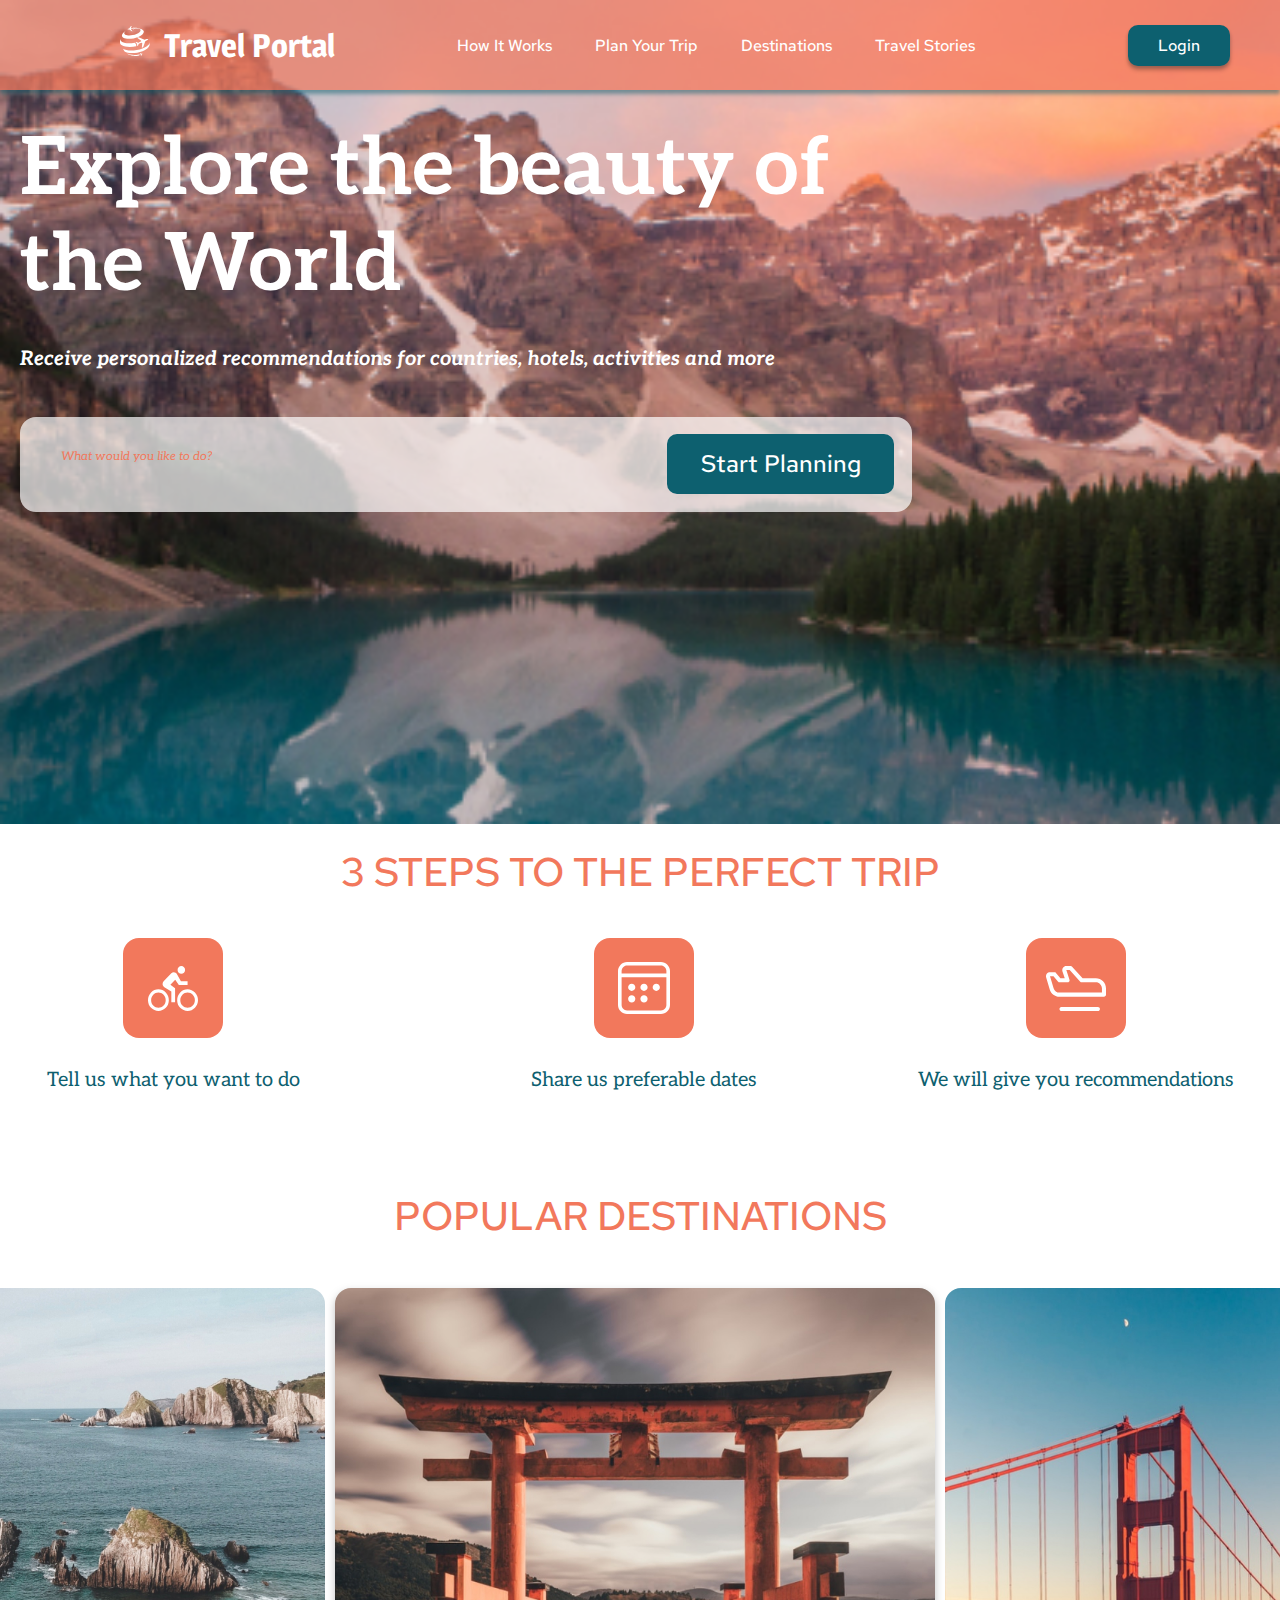
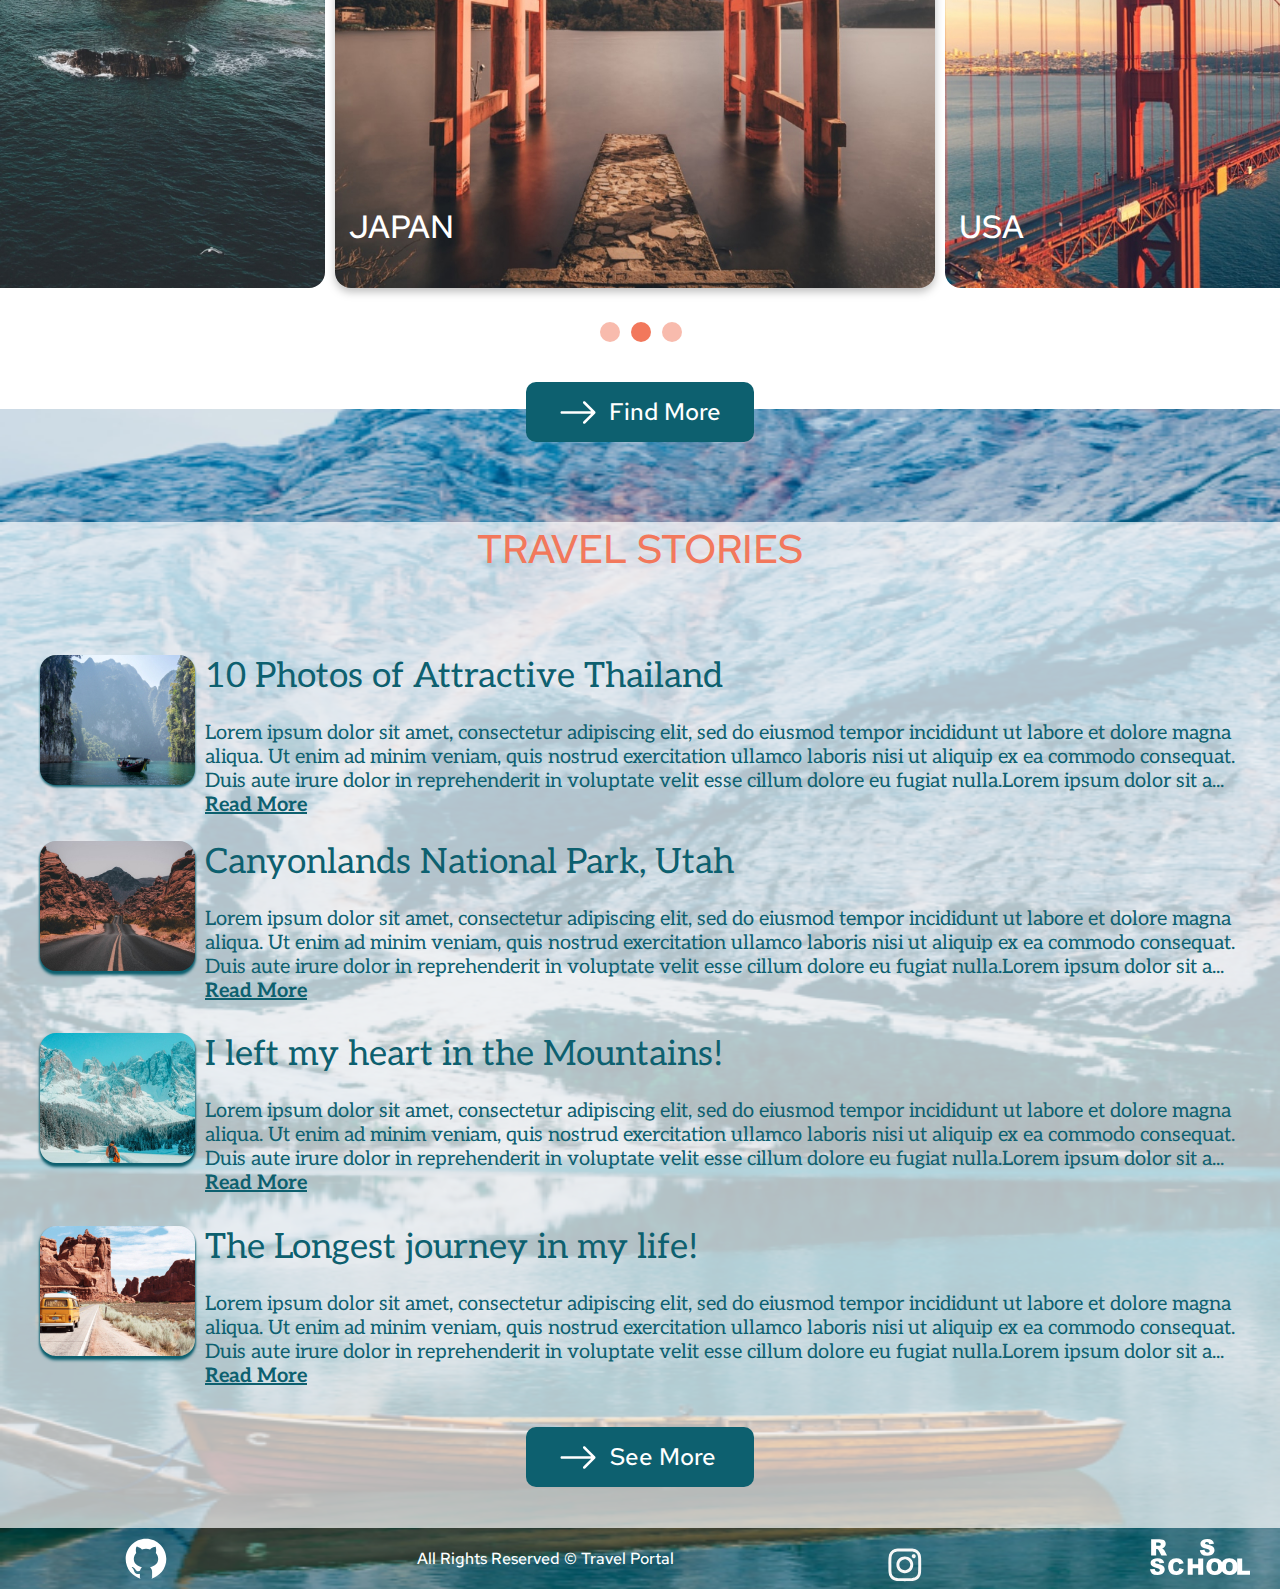
==== commit ea0fd3b6: "add css" ====
--- a/index.html
+++ b/index.html
@@ -27,7 +27,8 @@
 
           <div class="logo-container">
             <a href="#!" class="logo">
-              <span class="header__logo"></span><span class="logo-text">Travel Portal</span>
+              <span class="header__logo"></span>
+              <span class="logo-text">Travel Portal</span>
             </a>
           </div>
 
--- a/style.css
+++ b/style.css
@@ -1,107 +1,1550 @@
-:root {
-  --main-color: #000000;
-  --text-color: #000000;
-  --dark-color: #b5bef0;
-  --light-color: #b4abdb;
-  --grey-color: #efeeec;
-}
-
-* {
-  box-sizing: border-box;
-}
-
 html {
-  scroll-behavior: smooth;
-}
-
-.container-center {
-  display: flex;
-  flex-direction: column;
-  justify-content: space-between;
-  min-height: 100vh;
-  width: 980px;
-  margin: 20px auto;
-  box-shadow: 10px 10px 40px -1px rgb(0 0 0 / 23%);
-}
-
-.header-container {
-  background-color: var(--light-color);
-}
-
-body {
-  margin: 0;
-  padding: 0;
-  font-family: 'Poppins', sans-serif;
-  font-size: 18px;
-  font-weight: 400;
-  line-height: 1.5;
-  color: var(--text-color);
-  background-color: var(--grey-color);
-}
-
-.header-container,
-.main-container,
-.footer-container {
-  padding: 10px 50px;
-}
-
-.footer-container {
-  display: flex;
-  justify-content: space-between;
-  align-items: center;
-  background-color: var(--light-color);
-}
-
-.nav-list {
-  display: flex;
-  justify-content: center;
-  flex-wrap: wrap;
-  align-items: center;
-  list-style: none;
-}
-
-.nav-link {
-  padding: 0 20px;
-  line-height: 50px;
-}
-
-.github-logo {
-  display: flex;
-  align-items: center;
-}
-
-.my-github {
-  margin: 0 10px;
-}
-
-a {
-  text-decoration: none;
-  color: var(--main-color);
-}
-
-.nav-item {
-  transition: background-color 0.5s;
-  border-radius: 20px;
-}
-
-.nav-item:hover {
-  background-color: var(--dark-color);
-}
-
-.avatar-pic {
-  background-color: var(--light-color);
-  border-radius: 192px;
-}
-
-.section-profile {
-  display: flex;
-  justify-content: space-around;
-}
-
-div.name {
-  text-align: center;
-}
-
-.contacts-list {
-  list-style: none;
-}+    box-sizing: border-box;
+  }
+  
+  *,
+  *::before,
+  *::after {
+  
+    box-sizing: inherit;
+  }
+  
+  html {
+    font-size: 10px;
+    box-sizing: border-box;
+    margin: 0;
+    padding: 0;
+    scroll-behavior: smooth;
+  }
+  
+  body {
+  
+    font-family: 'Aleo', sans-serif;
+    font-size: 1.6rem;
+    font-style: normal;
+    font-weight: normal;
+    color: #0D606F;
+    margin: 0;
+    padding: 0;
+    display: flex;
+    flex-direction: column;
+    justify-content: space-between;
+  
+  }
+  
+  .body__wrapper {
+    background: url(../assets/img/background/preview_background.jpg) no-repeat,
+    url(../assets/img/background/stories_background.jpg) no-repeat;
+    background-position: top, bottom;
+    background-size: contain;
+  
+  }
+  
+  .wrapper {
+    max-width: 1440px;
+    margin: 0 auto;
+  }
+  
+  
+  h2 {
+    font-family: 'Red Hat Text';
+    font-style: normal;
+    font-weight: 500;
+    font-size: 40px;
+    line-height: 53px;
+    margin: 0;
+    color: #F2785C;
+  }
+  
+  h3 {
+    font-family: 'Aleo';
+    font-style: normal;
+    font-weight: 400;
+    font-size: 35px;
+    line-height: 42px;
+    color: #0D606F;
+    margin-top: 0;
+    margin-bottom: 24px;
+  }
+  
+  .header {
+    width: 100%;
+  }
+  
+  .header__wrapper {
+    background-color: rgba(242, 120, 92, 0.7);
+    width: 100%;
+    min-height: 90px;
+    display: flex;
+    flex-wrap: wrap;
+    align-items: center;
+    justify-content: space-between;
+    box-shadow: 0px 4px 4px rgba(13, 96, 111, 0.5);
+  }
+  
+  .navigation__list {
+    list-style: none;
+    display: flex;
+    flex-wrap: wrap;
+    padding: 0;
+    margin-right: 32px;
+    padding-top: 1px;
+  }
+  
+  .navigation__item {
+    margin-right: 43px;
+  }
+  
+  .navigation__item:last-child,
+  .stories__link {
+    margin-right: 0;
+  }
+  
+  .logo-container {
+    margin-left: 120px;
+  }
+  
+  .navigation__link {
+    box-sizing: border-box;
+    font-family: 'Red Hat Text';
+    font-style: normal;
+    font-weight: 500;
+    font-size: 16px;
+    line-height: 21px;
+    border: none;
+    color: #FFFFFF;
+    text-decoration: none;
+    transition: color 0.3s;
+  }
+  
+  .navigation__link:hover {
+    color: #423a45;
+  }
+  
+  .navigation__link:active {
+    border-bottom: 2px solid #423a45;
+  }
+  
+  
+  .header__burger {
+    display: none;
+    height: 32px;
+    width: 35px;
+    padding: 8px 4px;
+    margin-bottom: 5px;
+    margin-right: 20px;
+    cursor: pointer;
+  }
+  
+  .burger__line {
+    display: block;
+    width: 26px;
+    height: 2.6px;
+    background-color: #FFFFFF;
+  }
+  
+  .header__logo {
+    background-image: url(../assets/svg/logo.svg);
+    width: 30px;
+    height: 30px;
+    display: inline-block;
+    margin-bottom: 1px;
+    margin-right: 7px;
+  }
+  
+  .logo {
+    font-family: 'Magra';
+    font-style: normal;
+    font-weight: 600;
+    font-size: 32px;
+    line-height: 39px;
+    color: #FFFFFF;
+    text-decoration: none;
+  
+  }
+  
+  .button {
+    background-color: #0D606F;
+    border-radius: 10px;
+    border: none;
+    color: #FFFFFF;
+    text-transform: capitalize;
+    cursor: pointer;
+    transition: background-color 0.5s;
+  }
+  
+  .button:hover {
+    background-color: #05adcb;
+  }
+  
+  .button:active {
+    background-color: #ba324f;
+  }
+  
+  .button:focus-visible {
+    background-color: #0D606F;
+  }
+  
+  .header__button {
+    font-family: 'Red Hat Text';
+    font-style: normal;
+    font-weight: 500;
+    font-size: 16px;
+    line-height: 21px;
+    color: #FFFFFF;
+    padding: 10px 30px;
+    box-shadow: 0px 4px 4px rgba(0, 0, 0, 0.25), 0px 2px 3px rgba(13, 96, 111, 0.16);
+    margin-right: 120px;
+    margin-top: 1px;
+  
+  }
+  
+  
+  .preview__wrapper {
+    max-width: 892px;
+    min-height: 422px;
+    margin-top: 32px;
+    margin-left: 120px;
+    margin-bottom: 300px;
+    display: flex;
+    flex-direction: column;
+    justify-content: flex-start;
+  
+  }
+  
+  h1 {
+    font-family: 'Aleo';
+    font-style: normal;
+    font-weight: 700;
+    font-size: 80px;
+    line-height: 96px;
+    color: #FFFFFF;
+    margin-top: 0;
+    margin-bottom: 33px;
+  
+  }
+  
+  .preview__span {
+    font-family: 'Aleo';
+    font-style: italic;
+    font-weight: 700;
+    font-size: 20px;
+    line-height: 24px;
+    color: #FFFFFF;
+    margin-bottom: 46px;
+  }
+  
+  .search-container {
+    position: relative;
+    width: 100%;
+  }
+  
+  .search__field {
+    width: 100%;
+    height: 95px;
+    border-radius: 16px;
+    border: none;
+    background: rgba(255, 255, 255, 0.7);
+    margin-top: 0;
+    margin-bottom: 33px;
+    font-family: 'Aleo';
+    font-style: italic;
+    font-weight: 400;
+    font-size: 24px;
+    line-height: 29px;
+    color: #F2785C;
+    padding-left: 41px;
+  }
+  
+  input::placeholder {
+    font-family: 'Aleo';
+    font-style: italic;
+    font-weight: 400;
+    font-size: 24px;
+    line-height: 29px;
+  
+    color: #F2785C;
+    position: absolute;
+    top: 32px;
+    left: 41px;
+  }
+  
+  .search__button {
+    font-family: 'Red Hat Text';
+    font-style: normal;
+    font-weight: 500;
+    font-size: 24px;
+    line-height: 32px;
+    position: absolute;
+    align-items: center;
+    top: 16.5px;
+    right: 18px;
+    padding: 14px 33.5px;
+  }
+  
+  .steps__wrapper {
+    display: flex;
+    flex-direction: column;
+    justify-content: center;
+    align-items: center;
+  }
+  
+  .steps__header {
+    margin-bottom: 40px;
+  }
+  
+  .layout-3-column {
+    display: flex;
+    flex-direction: row;
+    justify-content: space-between;
+    margin-bottom: 97px;
+  }
+  
+  .bicycle {
+    padding-right: 70px;
+  }
+  
+  .icon-square {
+    width: 100px;
+    height: 100px;
+    background-color: #F2785C;
+    border: none;
+    border-radius: 16px;
+    position: relative;
+    margin-bottom: 30px;
+    cursor: pointer;
+    transition: background-color 0.5s;
+  }
+  
+  .icon-square:hover {
+    background-color: #0D606F;
+  }
+  
+  .icon-square_bicycle {
+    position: absolute;
+    background: url(../assets/svg/bicycle.svg) no-repeat;
+    width: 50px;
+    height: 45px;
+    top: 28px;
+    left: 25px;
+  }
+  
+  .icon-square_calendar {
+    position: absolute;
+    background: url(../assets/svg/calendar.svg) no-repeat;
+    width: 52px;
+    height: 52px;
+    top: 24px;
+    left: 24px;
+  }
+  
+  
+  .icon-square_airplane {
+    position: absolute;
+    background: url(../assets/svg/airplane.svg) no-repeat;
+    width: 60px;
+    height: 45px;
+    top: 28px;
+    left: 20px;
+  }
+  
+  .steps__icons {
+    display: flex;
+    flex-direction: column;
+    align-items: center;
+    margin-right: 161px;
+  }
+  
+  .airplane {
+    margin-right: 0;
+  }
+  
+  .icon-square__description {
+    font-family: 'Aleo';
+    font-style: normal;
+    font-weight: 400;
+    font-size: 20px;
+    line-height: 24px;
+    color: #0D606F;
+  }
+  
+  
+  .destination__wrapper {
+    display: flex;
+    flex-direction: column;
+    align-items: center;
+    overflow: hidden;
+  }
+  
+  .countries_photo {
+  
+    display: flex;
+    flex-direction: row;
+    margin-left: 62px;
+  
+  }
+  
+  .destination-country {
+    box-sizing: border-box;
+    max-width: 800px;
+    max-height: 800px;
+    border-radius: 16px;
+    transition: opacity 1s;
+  }
+  
+  .destination-country:hover {
+    opacity: 0.65;
+  }
+  
+  .destination-country:last-child {
+    margin-right: 0;
+  }
+  
+  .japan-photo {
+    filter: drop-shadow(0px 4px 4px rgba(0, 0, 0, 0.25));
+  }
+  
+  .destination__header {
+    margin-bottom: 46px;
+  }
+  
+  .photo-text {
+    text-transform: uppercase;
+    position: absolute;
+    bottom: 45px;
+    left: 14px;
+    font-family: 'Red Hat Text';
+    font-style: normal;
+    font-weight: 500;
+    font-size: 32px;
+    line-height: 42px;
+    color: inherit;
+  }
+  
+  .country-container {
+    position: relative;
+    color: white;
+    margin-right: 60px;
+    transition: color 0.3s;
+    cursor: pointer;
+  }
+  
+  .country-container:hover {
+    color: black;
+  }
+  
+  .slider-points_container {
+    display: flex;
+    flex-direction: row;
+    align-items: center;
+    justify-content: center;
+    margin-top: 19px;
+  }
+  
+  .slider-point {
+    width: 20px;
+    height: 20px;
+    border: none;
+    border-radius: 50%;
+    background-color: rgba(242, 120, 92, 0.5);
+    margin-right: 9px;
+    margin-left: 2px;
+  }
+  
+  .slider-point:last-child {
+    margin-right: 0;
+  
+  }
+  
+  .slider-point_dark {
+    background-color: rgba(242, 120, 92, 1);
+  }
+  
+  .destination__button {
+    display: flex;
+    flex-direction: row;
+    justify-content: space-between;
+    width: 228px;
+    align-items: center;
+    padding: 10px 32px;
+    margin-left: 1px;
+    padding-right: 33px;
+  
+  }
+  
+  .dest-button__text {
+    font-family: 'Red Hat Text';
+    font-style: normal;
+    font-weight: 500;
+    font-size: 24px;
+    line-height: 32px;
+    color: #FFFFFF;
+  }
+  
+  .ico_arrow {
+    background: url(./assets/svg/arrow.svg) no-repeat;
+    width: 40px;
+    height: 40px;
+  }
+  
+  .dest-button_container {
+    margin-top: 40px;
+    margin-bottom: 80px;
+  }
+  
+  .stories__wrapper {
+    display: flex;
+    flex-direction: column;
+    align-items: center;
+    justify-content: center;
+    background-color: rgba(255, 255, 255, 0.7);
+    padding-bottom: 41px;
+  
+  }
+  
+  .story {
+    display: flex;
+    flex-direction: row;
+    margin-bottom: 30px;
+  }
+  
+  .story-1 {
+    margin-bottom: 24px;
+  }
+  
+  .story-3 {
+    margin-bottom: 31px;
+  }
+  
+  
+  .story:last-child {
+    margin-bottom: 39px;
+  }
+  
+  .layout-4-rows {
+    max-width: 1200px;
+  
+  }
+  
+  .stories_photo {
+    max-width: 400px;
+    max-height: 250px;
+  
+    border: none;
+    margin-right: 40px;
+    filter: drop-shadow(0px 2px 1px #0D606F);
+    border-radius: 16px;
+  }
+  
+  .story__text {
+    font-family: 'Aleo';
+    font-style: normal;
+    font-weight: 400;
+    font-size: 20px;
+    line-height: 24px;
+  
+    color: #0D606F;
+    margin: 0;
+  }
+  
+  .read-more-link {
+    font-family: 'Aleo';
+    font-style: normal;
+    font-weight: 700;
+    font-size: 20px;
+    line-height: 24px;
+    text-decoration-line: underline;
+  
+    color: #0D606F;
+  }
+  
+  .read-more-link:hover {
+    color: #ba324f;
+  }
+  
+  
+  .stories__header {
+    margin-bottom: 80px;
+  }
+  
+  .stories-button_container .destination__button {
+    padding-right: 38px;
+  }
+  
+  .footer__wrapper {
+    height: 61px;
+    display: flex;
+    flex-wrap: wrap;
+    align-items: center;
+    justify-content: space-between;
+  
+  }
+  
+  .rights {
+    font-family: 'Red Hat Text';
+    font-style: normal;
+    font-weight: 500;
+    font-size: 16px;
+    line-height: 21px;
+  
+    color: #FFFFFF;
+    margin: 0 auto;
+    padding-left: 11px;
+  }
+  
+  
+  .social-media {
+    display: flex;
+    flex-direction: row;
+    justify-content: space-between;
+    margin-right: 121.04px;
+    list-style: none;
+    margin-top: 13px;
+  }
+  
+  .social-icon {
+    margin-right: 20px;
+  
+  }
+  
+  .social-icon:last-child {
+    margin-right: 0;
+  }
+  
+  .youtube {
+  
+    background-image: url(./assets/svg/yt/bord.svg),
+      url(./assets/svg/yt/tri.svg);
+    background-repeat: no-repeat;
+    background-position: center center;
+    filter: drop-shadow(0px 4px 4px rgba(0, 0, 0, 0));
+    width: 33.65px;
+    height: 33.65px;
+    transition: background-color 0.5s;
+    border-radius: 5px;
+  
+  }
+  
+  .youtube:hover {
+    background-color: rgb(224, 8, 8);
+  }
+  
+  .instagram {
+  
+    background-image: url(../assets/svg/insagram.svg);
+    background-repeat: no-repeat;
+    background-size: contain;
+    border-radius: 10px;
+    width: 33.65px;
+    height: 33.65px;
+    transition: background-color 0.5s;
+  }
+  
+  .instagram:hover {
+    background-color: #cc2366;
+  }
+  
+  .twitter {
+  
+    background: url(../assets/svg/twitter.svg) no-repeat;
+    width: 33.65px;
+    height: 33.65px;
+    transition: background-color 0.5s;
+    ;
+  
+  }
+  
+  .twitter:hover {
+    background-color: #0086ff;
+    border-radius: 5px;
+    background-size: contain;
+  
+  }
+  
+  .git-rss_container {
+    display: flex;
+    flex-direction: row;
+    justify-content: space-between;
+    align-items: flex-end;
+    margin-left: 121px;
+  
+  }
+  
+  .git-rss {
+    margin-right: 20px;
+  
+  }
+  
+  .git-rss:last-child {
+    margin-right: 0;
+  }
+  
+  .github {
+  
+    background: url(../assets/svg/github.svg) no-repeat;
+    background-size: contain;
+    width: 50px;
+    height: 50px;
+    border-radius: 50%;
+    transition: background-color 0.5s;
+  }
+  
+  .github:hover {
+    background-color: black;
+  }
+  
+  .rss {
+  
+    background: url(../assets/svg/rs_school.svg) no-repeat;
+    background-size: contain;
+    filter: invert(1);
+    width: 100px;
+    height: 40px;
+    transition: filter 0.7s;
+  }
+  
+  .rss:hover {
+    filter: none;
+  
+  }
+  
+  .mobile {
+    display: none;
+  }
+  
+  .mobile-c {
+    display: none;
+  }
+  
+  .mobile__link {
+    display: none;
+  }
+  
+  @media screen and (max-width: 1430px) {
+    .mobile {
+      display: flex;
+    }
+  
+    .mobile__link {
+      display: none;
+    }
+  
+    .mobile.destination-country {
+      display: none;
+    }
+  
+    * {
+      flex-wrap: wrap;
+      max-width: 100%;
+      padding: 0;
+      margin: 0;
+    }
+  
+    html {
+      width: 100%;
+    }
+  
+    .wrapper {
+      width: 100%;
+    }
+  
+    .button {
+      margin: 0;
+    }
+  
+  
+    .preview__wrapper {
+      margin-left: 20px;
+      margin-right: 20px;
+    }
+  
+    .header__button {
+      margin-right: 50px;
+    }
+  
+  
+    input::placeholder {
+  
+      font-size: 0.5em;
+  
+    }
+  
+  
+    .story {
+      flex-wrap: nowrap;
+    }
+  
+  
+    .body__wrapper {
+      background: url(./assets/img/background/preview_background_mobile.jpg) no-repeat,
+        url(./assets/img/background/stories_background_mobile.jpg) no-repeat;
+  
+      background-position: top, bottom;
+      background-size: contain;
+    }
+  
+    .desktop {
+      display: none;
+    }
+  
+  
+  
+    .body__wrapper {
+  
+      background-size: 100% 25%, 100% 37%;
+    }
+  
+    .rss {
+      margin-right: 30px;
+    }
+  
+    .stories_photo {
+      margin-right: 10px;
+      max-width: 155px;
+    }
+  
+    .countries_photo {
+      flex-wrap: nowrap;
+      width: 1440px;
+      justify-content: center;
+    }
+  
+    .destination-country {
+      max-width: 600px;
+    }
+  
+  
+  }
+  
+  @media screen and (max-width: 1330px) {
+  
+  
+  
+    .country-container {
+      margin-right: 10px;
+      margin-bottom: 10px;
+    }
+  
+    .countries_photo {
+      margin-left: 0;
+    }
+  
+    .body__wrapper {
+  
+      background-size: contain, 100% 37%;
+    }
+  
+    .layout-4-rows {
+      margin-left: 30px;
+      margin-right: 30px
+    }
+  }
+  
+  @media screen and (max-width: 1200px) {
+    .steps__icons {
+      margin-right: 20px;
+    }
+  
+  
+    .bicycle {
+      padding-right: 0px;
+    }
+  
+    .preview__wrapper {
+      margin-bottom: 100px;
+    }
+  
+    .body__wrapper {
+      background-size: 100% 20%, 100% 40%;
+    }
+  }
+  
+  @media screen and (max-width: 1110px) {
+  
+    .destination-country {
+      max-width: 400px;
+    }
+  
+  
+    .logo {
+      margin-left: 45px;
+      margin-right: 20px;
+    }
+  
+    h1 {
+      font-size: 50px;
+    }
+  }
+  
+  @media screen and (max-width: 986px) {
+    .header__navigation {
+      order: 2;
+      margin-left: 50px;
+  
+    }
+  
+  }
+  
+  @media screen and (max-width: 960px) {
+    .layout-3-column {
+      flex-direction: column;
+      margin-bottom: 15px;
+    }
+  
+    .steps__icons {
+      flex-direction: row;
+    }
+  
+    .icon-square {
+      margin-right: 20px;
+    }
+  
+    .social-media {
+      margin-right: 20px;
+    }
+  
+    .git-rss_container {
+      margin-left: 20px;
+    }
+  
+    .preview__wrapper {
+      margin-bottom: 100px;
+      min-height: min-content;
+      margin-top: 20px;
+  
+    }
+  
+    .preview__span {
+      margin-bottom: 15px;
+      font-size: 16px;
+    }
+  
+    .body__wrapper {
+      background-size: 100% 16%, 100% 35%;
+    }
+  }
+  
+  @media screen and (max-width: 780px) {
+    h1 {
+      margin-bottom: 20px;
+      font-size: 40px;
+      line-height: 45px;
+    }
+  
+    .search__button {
+      font-size: 11px;
+  
+      top: 5px;
+      right: 10px;
+      max-width: 130px;
+      max-height: 40px;
+      padding: 2.5px 14px;
+    }
+  
+  
+    .search__field {
+      height: 48px;
+      margin-bottom: 60px;
+    }
+  
+    input::placeholder {
+  
+      font-size: 14px;
+      line-height: 17px;
+  
+  
+      position: absolute;
+      top: 16px;
+      left: 16.5px;
+    }
+  
+    .footer__wrapper {
+  
+      height: auto;
+    }
+  
+    .preview__wrapper {
+      margin-top: 70px;
+    }
+  
+    .body__wrapper {
+      background-size: 100% 13%, 100% 35%;
+    }
+  }
+  
+  @media screen and (max-width: 635px) {
+    h2 {
+      font-size: 20px;
+      line-height: 19px;
+    }
+  
+    .story__text {
+      font-size: 9px;
+      line-height: 11px;
+      flex-direction: column;
+    }
+  
+    h3 {
+      font-family: 'Aleo';
+      font-style: normal;
+      font-weight: 700;
+      font-size: 11px;
+      line-height: 13px;
+      margin-bottom: 10px;
+      margin-top: 5px;
+    }
+  
+    .icon-square {
+      margin-bottom: 10px;
+    }
+  
+    .icon-square__description {
+      font-size: 16px;
+      max-width: 150px;
+    }
+  
+    .stories__header {
+      margin-bottom: 20px;
+    }
+  
+    .body__wrapper {
+      background-size: contain, 100% 32%;
+    }
+  
+    .read-more-link {
+      font-size: 9px;
+      line-height: 11px;
+      text-decoration-line: underline;
+  
+    }
+  
+    .navigation__link {
+  
+      font-size: 12px;
+  
+    }
+  
+    .body__wrapper {
+      background-size: 100% 16%, 100% 32%;
+    }
+  }
+  
+  @media screen and (max-width: 580px) {
+    .body__wrapper {
+      background-size: 100% 20%, 100% 36%;
+    }
+  
+    .header__button {
+  
+      padding: 4px 10px;
+      font-size: 12px;
+    }
+  
+    .destination-country {
+      max-width: 200px;
+    }
+  }
+  
+  /*----------------------HIDE SCROLL end------------------------------------*/
+  @media screen and (max-width: 390px) {
+  
+    body.lock {
+      overflow: hidden;
+    }
+  
+  
+  
+    * {
+      flex-wrap: inherit;
+      max-width: 100%;
+      padding: 0;
+      margin: 0;
+    }
+  
+  
+    .body__wrapper {
+      background: linear-gradient(180deg, #0D606F 0%, rgba(13, 96, 111, 0) 25.1%) no-repeat, url(../assets/img/background/preview_background_mobile.jpg) no-repeat, url(../assets/img/background/stories_background_mobile.jpg) no-repeat;
+      background-position: top, top, bottom;
+      background-size: 390px 251px, contain, contain;
+    }
+  
+    .gradient {
+      background: linear-gradient(180deg, #0D606F 0%, rgba(13, 96, 111, 0) 25.1%);
+      filter: drop-shadow(0px 4px 4px rgba(0, 0, 0, 0.25));
+    }
+  
+    .logo-text {
+      display: none
+    }
+  
+    .logo-container {
+      margin-left: 16px;
+      max-width: 30px;
+    }
+  
+    /*------------burger start------------*/
+    .header__burger {
+      display: flex;
+      flex-direction: column;
+      justify-content: space-between;
+      z-index: 60;
+      padding-top: 4px;
+      padding-bottom: 11px;
+    }
+  
+    .mobile__link {
+      display: inline-block;
+  
+    }
+  
+    .stories__link {
+      margin-right: 43px;
+    }
+  
+    .header__navigation {
+      width: 167px;
+      height: 250px;
+      top: 0;
+      right: 0;
+      background-color: #F2785C;
+      z-index: 200;
+      padding-top: 15.5px;
+      padding-right: 18px;
+  
+      position: fixed;
+      display: flex;
+      flex-direction: column;
+      border-radius: 10px;
+      box-shadow: 0px 4px 3px rgba(13, 96, 111, 0.25);
+      transform: translateX(100%);
+      transition: 0.2s all linear;
+  
+    }
+  
+    .header__navigation_active {
+      transform: translateX(0);
+    }
+  
+    .navigation__item {
+      font-family: 'Red Hat Text';
+      font-style: normal;
+      font-weight: 500;
+      font-size: 16px;
+      line-height: 21px;
+      margin: 0;
+      margin-bottom: 10px;
+    }
+  
+    .navigation__list {
+      margin: 0;
+      padding: 0;
+      display: flex;
+      flex-direction: column;
+      justify-content: flex-end;
+      align-items: flex-end;
+    }
+  
+    .close-burger {
+      width: 15px;
+      height: 15px;
+      background: url(./assets/svg/close_burger.svg) no-repeat;
+      background-size: contain;
+      margin-left: 15.5px;
+      margin-bottom: 13.46px;
+    }
+  
+    .header__button {
+      display: none;
+    }
+  
+  
+    .header__wrapper {
+      width: 100%;
+      display: flex;
+      flex-direction: row;
+  
+      justify-content: space-between;
+      min-height: 32px;
+      margin-top: 45px;
+      margin-bottom: 58px;
+      background-color: rgba(242, 120, 92, 0);
+      box-shadow: none;
+      flex-wrap: unset;
+  
+    }
+  
+    h1,
+    .preview__span {
+      display: none;
+    }
+  
+    .search__button {
+      top: 9px;
+      right: 24px;
+      max-width: 92px;
+      max-height: 30px;
+      padding: 7.5px 9px;
+    }
+  
+    .button {
+      font-family: 'Red Hat Text';
+      font-style: normal;
+      font-weight: 500;
+      font-size: 11px;
+      line-height: 15px;
+  
+      color: #FFFFFF;
+    }
+  
+    .search__field {
+      max-width: 360px;
+      height: 48px;
+      margin-left: 15px;
+      margin-bottom: 33px;
+    }
+  
+    input::placeholder {
+  
+      font-size: 14px;
+      line-height: 17px;
+  
+  
+      position: absolute;
+      top: 16px;
+      left: 16.5px;
+    }
+  
+    .preview__wrapper {
+      margin: 0;
+      min-height: 48px;
+      margin-bottom: 48px;
+  
+    }
+  
+    .preview__shadow {
+      width: 100%;
+      height: 1px;
+      filter: drop-shadow(0px 4px 4px rgba(0, 0, 0, 0.25));
+    }
+  
+    h2 {
+      font-size: 14px;
+      line-height: 19px;
+    }
+  
+    .steps__header {
+      margin-bottom: 20px;
+    }
+  
+    .icon-square {
+      width: 70px;
+      height: 70px;
+      margin-bottom: 19px;
+  
+      margin-right: 0;
+  
+    }
+  
+    .icon-square_bicycle {
+      background-size: cover;
+      width: 35px;
+      height: 31.5px;
+      top: 19px;
+      left: 18px;
+    }
+  
+    .icon-square_calendar {
+      background-size: cover;
+      width: 35px;
+      height: 35px;
+      top: 18px;
+      left: 18px;
+    }
+  
+    .icon-square_airplane {
+      background-size: cover;
+      width: 40px;
+      height: 30px;
+      top: 20px;
+      left: 15px;
+    }
+  
+    .steps__icons {
+  
+      margin-right: 27px;
+      max-width: 116px;
+      align-items: center;
+      padding-left: 3px;
+  
+    }
+  
+    .icon-square__description {
+  
+      font-size: 10px;
+      line-height: 12px;
+    }
+  
+    .bicycle {
+      max-width: 94px;
+      padding: 0;
+      align-items: flex-start;
+      text-align: start;
+  
+    }
+  
+    .airplane {
+      max-width: 98px;
+      margin-right: 0;
+      align-items: flex-end;
+      text-align: end;
+  
+    }
+  
+    .layout-3-column {
+      margin: 0 0px;
+  
+    }
+  
+    .destination__header {
+      font-size: 14px;
+      margin-top: 21px;
+      margin-bottom: 20px;
+    }
+  
+    .second-country,
+    .third-country {
+      display: none;
+    }
+  
+    .photo-text {
+  
+      top: 8px;
+      left: 15px;
+  
+      font-size: 20px;
+      line-height: 26px;
+  
+    }
+  
+    .slider-point_dark {
+      order: -1;
+    }
+  
+    .slider-point {
+      width: 8px;
+      height: 8px;
+      margin-right: 4px;
+    }
+  
+    .slider-points_container {
+      z-index: 40;
+      margin-top: -20px;
+      margin-right: 2px;
+    }
+  
+    .destination-country {
+      max-width: 360px;
+      max-height: 210px;
+      width: 100%;
+    }
+  
+    .country-container {
+      margin: 0;
+    }
+  
+    .countries_photo {
+      margin: 0;
+      position: relative;
+    }
+  
+    .slider-arrow {
+      width: 30px;
+      height: 30px;
+      background: url(./assets/svg/ep_arrow-up-bold.svg) no-repeat;
+      z-index: 40;
+      position: absolute;
+      top: 90px;
+      right: 20px;
+    }
+  
+    .slider-arrow:hover {
+      cursor: pointer;
+  
+      background-color: #0D606F;
+      border-radius: 50%;
+    }
+  
+    .arrow-left {
+      transform: rotateY(180deg);
+      opacity: 0.5;
+      left: 20px;
+    }
+  
+    .ico_arrow {
+      width: 10px;
+      height: 10px;
+      background-size: contain;
+    }
+  
+    .destination__button {
+      width: 92px;
+      padding: 7.5px 12px;
+    }
+  
+    .wrapper {
+      max-width: 100%;
+    }
+  
+    .dest-button_container {
+      margin-top: 22px;
+      margin-bottom: 20px;
+    }
+  
+    h3 {
+      font-family: 'Aleo';
+      font-style: normal;
+      font-weight: 700;
+      font-size: 11px;
+      line-height: 13px;
+      margin-bottom: 10px;
+      margin-top: 5px;
+    }
+  
+    .stories__header {
+      margin-bottom: 20px;
+    }
+  
+    .story__text {
+      font-size: 9px;
+      line-height: 11px;
+      flex-direction: column;
+    }
+  
+    .read-more-link {
+  
+      font-size: 9px;
+      line-height: 11px;
+      text-decoration-line: underline;
+    }
+  
+    .story {
+      margin-left: 15px;
+      margin-right: 15px;
+      margin-bottom: 15px;
+    }
+  
+    .story:last-child {
+      margin-bottom: 10px;
+    }
+  
+    .stories_photo {
+      margin-right: 10px;
+      max-width: 155px;
+    }
+  
+    .story-1_photo .stories_photo {
+      filter: drop-shadow(0px 4px 2px #0D606F);
+    }
+  
+    .stories-button_container .destination__button {
+      padding-left: 13.5px;
+      padding-right: 13.5px;
+    }
+  
+    .stories__wrapper {
+      padding-bottom: 13px;
+    }
+  
+    .rights {
+      display: none;
+    }
+  
+    .github {
+      margin-left: 10px;
+    }
+  
+    .footer__wrapper {
+      height: 65px;
+      flex-wrap: inherit;
+    }
+  
+    .mobile.rss {
+  
+      background: url(../assets/svg/rs_school_mobile.svg) no-repeat;
+      background-size: cover;
+      width: 60px;
+      height: 50px;
+      filter: invert(0);
+  
+      transition: filter 0.5s;
+      margin-right: 10px;
+  
+    }
+  
+    .mobile.rss:hover {
+      filter: invert(1);
+      ;
+    }
+  
+    .social-media {
+      margin-right: 1px;
+      margin-top: 0;
+    }
+  
+    .git-rss_container {
+      margin-left: 0;
+  
+    }
+  
+    .overlay {
+      display: none;
+    }
+  
+    .overlay_active {
+      display: block;
+      position: absolute;
+      width: 100%;
+      height: 100%;
+      background-color: rgba(0, 0, 0, 0.5);
+      z-index: 50;
+  
+    }
+  
+    /*--------------------------------------------*/
+    .layout-4-rows {
+      margin-left: 0;
+      margin-right: 0
+    }
+  
+    .layout-3-column {
+      flex-direction: row;
+    }
+  
+    .steps__icons {
+      flex-direction: column;
+    }
+  
+    .footer__wrapper {
+      flex-direction: row;
+    }
+  
+    .navigation__link {
+  
+      font-size: 16px;
+  
+    }
+  
+    .desktop-c {
+      display: none;
+    }
+  
+    .mobile-c {
+      display: flex;
+    }
+  }
+  
+  @media screen and (max-width: 380px) {
+    .search__field {
+      max-width: 90%;
+    }
+  }